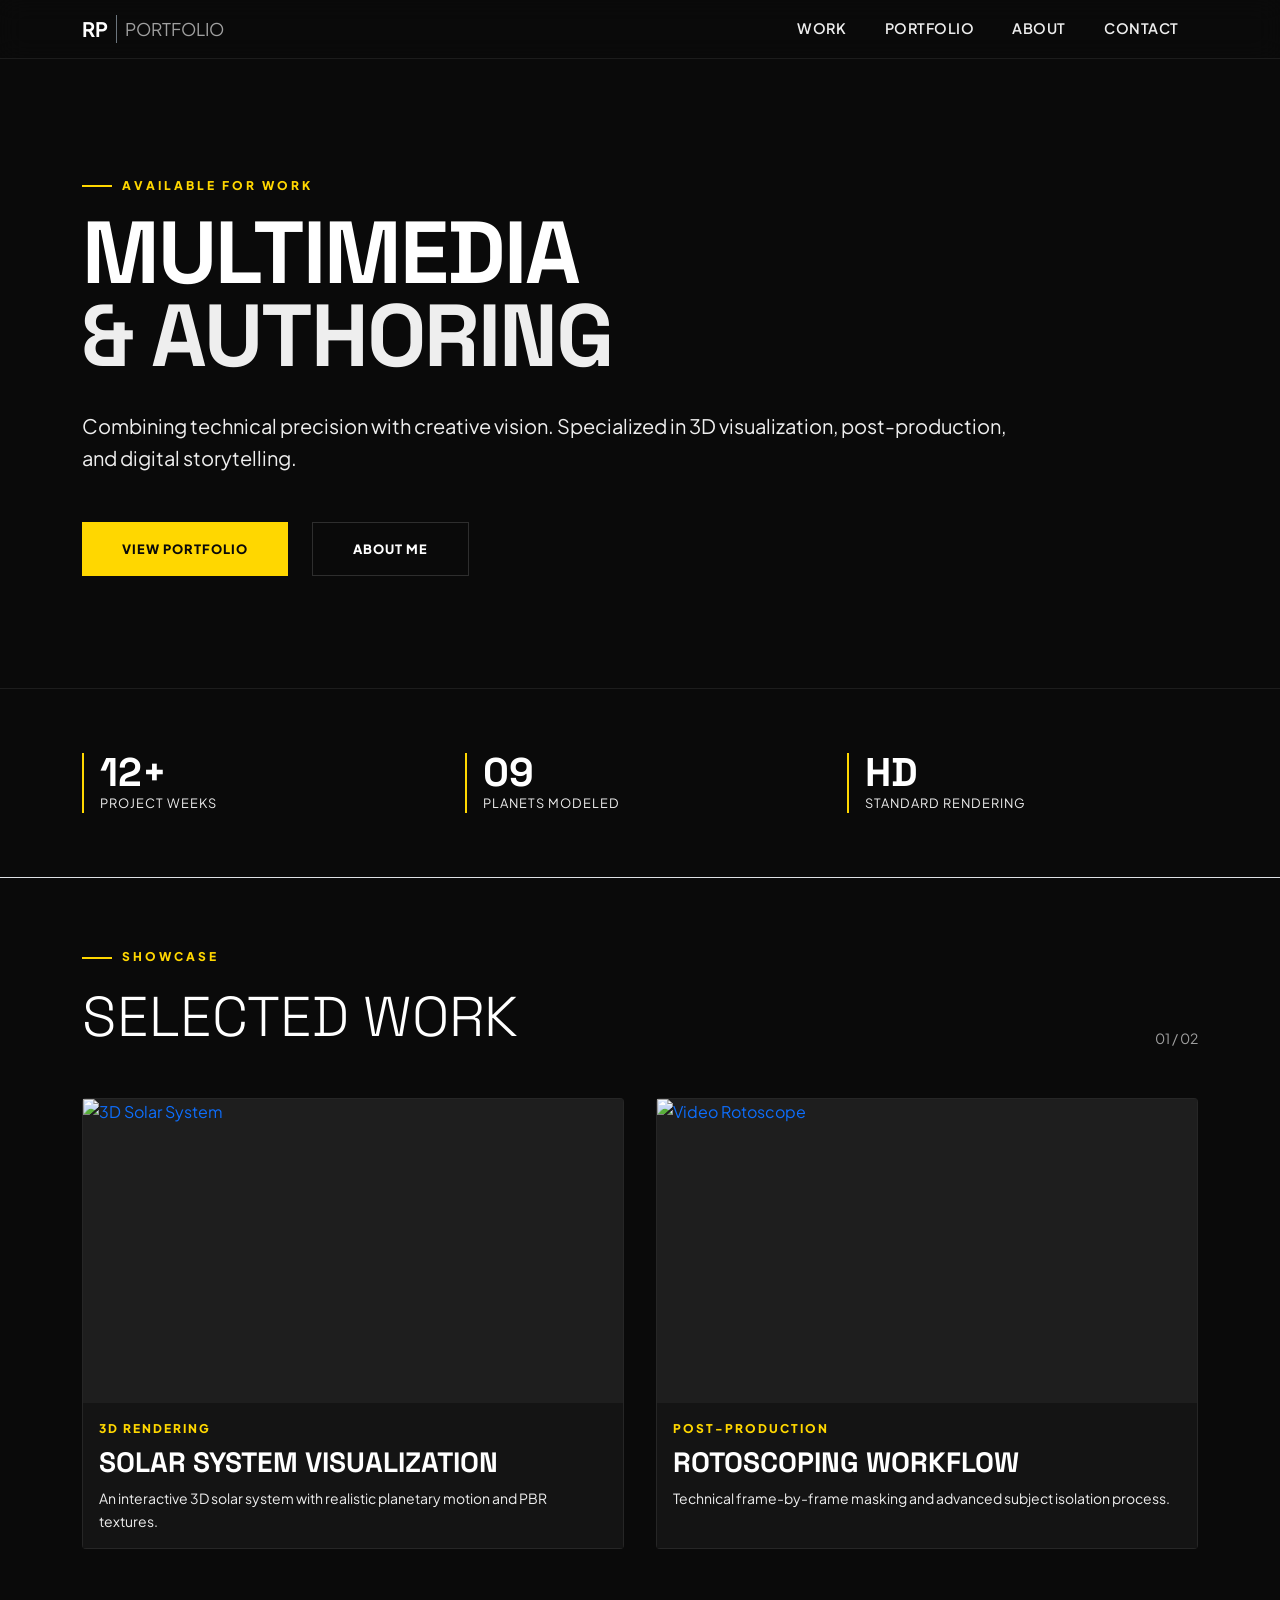
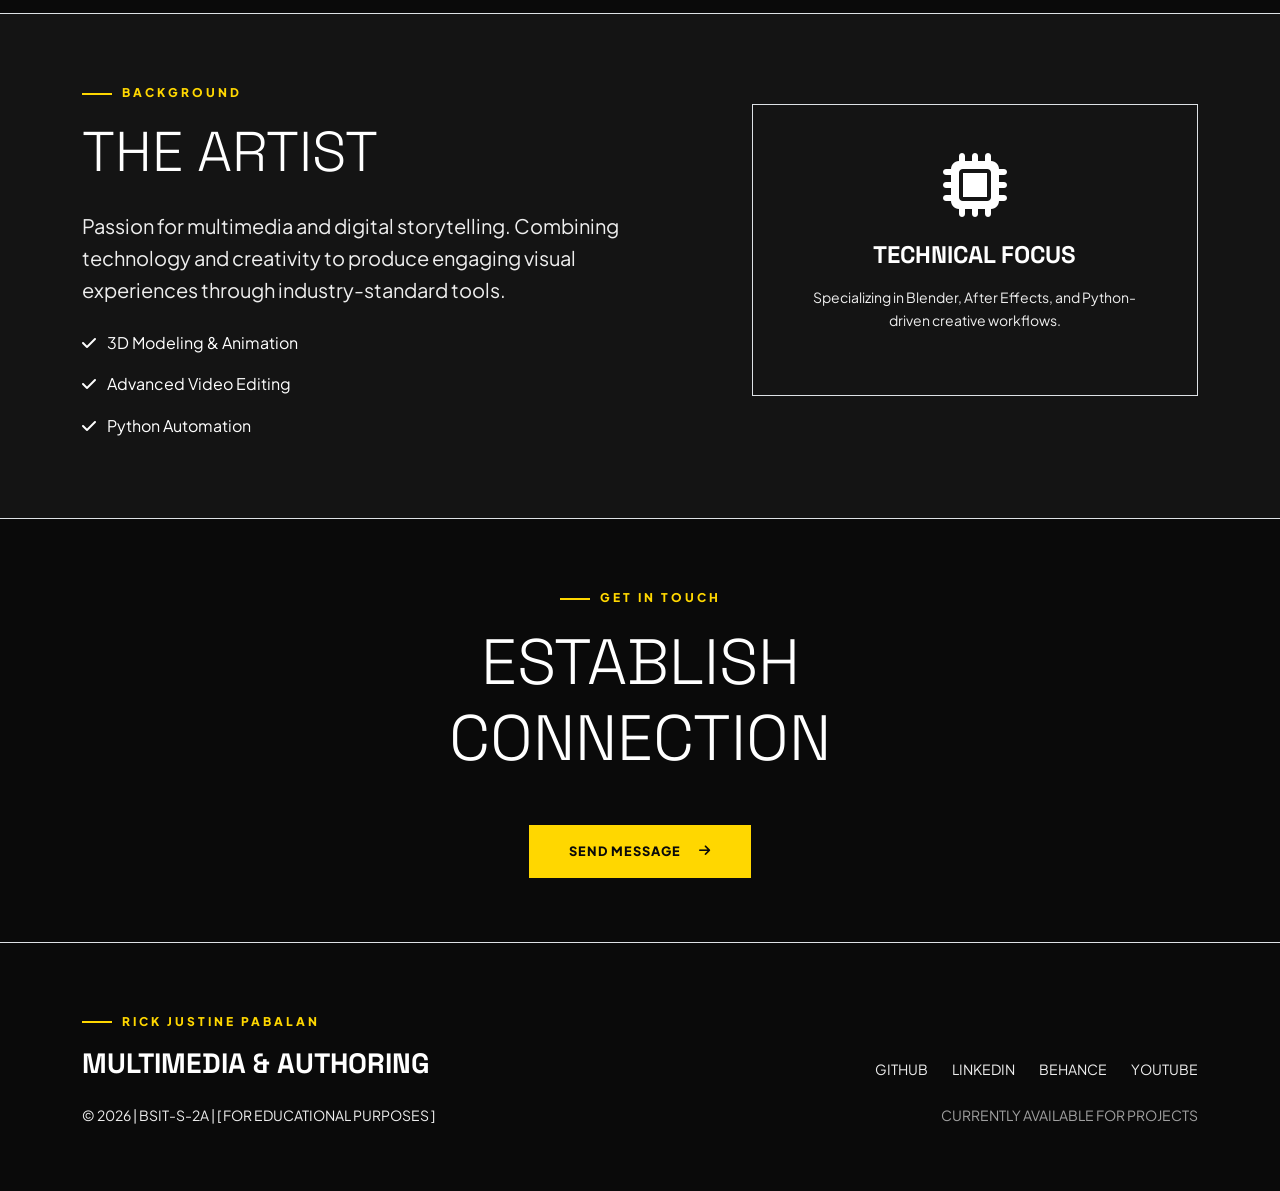
==== index.html @ ab71da2e "animations" ====
<!DOCTYPE html>
<html lang="en">
<head>
    <meta charset="UTF-8">
    <meta name="viewport" content="width=device-width, initial-scale=1.0">
    <title>Multimedia & Authoring - Rotoscope and 3D Rendering Portfolio</title>
    
    <!-- Bootstrap 5 CSS -->
    <link href="https://cdn.jsdelivr.net/npm/bootstrap@5.3.0/dist/css/bootstrap.min.css" rel="stylesheet">
    <!-- Font Awesome -->
    <link rel="stylesheet" href="https://cdnjs.cloudflare.com/ajax/libs/font-awesome/6.4.0/css/all.min.css">
    <!-- Custom CSS -->
    <link rel="stylesheet" href="css/styles.css">
</head>
<body>

    <div id="header-container"></div>
    
    <main>
        <!-- Hero Section -->
        <section id="home" class="hero-pro">
            <div class="container">
                <div class="row">
                    <div class="col-lg-10 reveal-up">
                        <div class="hero-label">Available for Work</div>
                        <h1 class="hero-title text-white">MULTIMEDIA<br><span class="text-dim">& AUTHORING</span></h1>
                        <p class="text-dim fs-5 mb-5 max-width-600">Combining technical precision with creative vision. Specialized in 3D visualization, post-production, and digital storytelling.</p>
                        <div class="d-flex gap-4">
                            <a href="#portfolio" class="btn-pro">View Portfolio</a>
                            <a href="#about" class="btn-outline-pro">About Me</a>
                        </div>
                    </div>
                </div>
            </div>
        </section>
        
        <!-- Stats Section -->
        <section class="section border-bottom border-thin">
            <div class="container">
                <div class="row g-5">
                    <div class="col-md-4 reveal-up" style="animation-delay: 0.1s;">
                        <div class="stat-box">
                            <div class="stat-value text-white">12+</div>
                            <div class="stat-label">Project Weeks</div>
                        </div>
                    </div>
                    <div class="col-md-4 reveal-up" style="animation-delay: 0.2s;">
                        <div class="stat-box">
                            <div class="stat-value text-white">09</div>
                            <div class="stat-label">Planets Modeled</div>
                        </div>
                    </div>
                    <div class="col-md-4 reveal-up" style="animation-delay: 0.3s;">
                        <div class="stat-box">
                            <div class="stat-value text-white">HD</div>
                            <div class="stat-label">Standard Rendering</div>
                        </div>
                    </div>
                </div>
            </div>
        </section>

        <!-- Portfolio Section -->
        <section id="portfolio" class="section">
            <div class="container">
                <div class="d-flex justify-content-between align-items-end mb-5 reveal-up">
                    <div>
                        <div class="hero-label">Showcase</div>
                        <h2 class="text-white display-4 mb-0">SELECTED WORK</h2>
                    </div>
                    <div class="text-muted small">01 / 02</div>
                </div>

                <div class="row g-4">
                    <!-- Project 1 -->
                    <div class="col-lg-6 reveal-up" style="animation-delay: 0.1s;">
                        <a href="./portfolio/solarsystem.html" class="card-pro text-decoration-none">
                            <div class="card-pro-img">
                                <img src="https://images.unsplash.com/photo-1614730321146-b6fa6a46bcb4?w=1200" alt="3D Solar System">
                            </div>
                            <div class="card-pro-body">
                                <div class="card-category">3D RENDERING</div>
                                <h3 class="text-white mb-2">SOLAR SYSTEM VISUALIZATION</h3>
                                <p class="text-dim small mb-0">An interactive 3D solar system with realistic planetary motion and PBR textures.</p>
                            </div>
                        </a>
                    </div>
                    
                    <!-- Project 2 -->
                    <div class="col-lg-6 reveal-up" style="animation-delay: 0.2s;">
                        <a href="./portfolio/rotoscope.html" class="card-pro text-decoration-none">
                            <div class="card-pro-img">
                                <img src="https://images.unsplash.com/photo-1485846234645-a62644f84728?w=1200" alt="Video Rotoscope">
                            </div>
                            <div class="card-pro-body">
                                <div class="card-category">POST-PRODUCTION</div>
                                <h3 class="text-white mb-2">ROTOSCOPING WORKFLOW</h3>
                                <p class="text-dim small mb-0">Technical frame-by-frame masking and advanced subject isolation process.</p>
                            </div>
                        </a>
                    </div>
                </div>
            </div>
        </section>
        
        <!-- About Section -->
        <section id="about" class="section bg-surface border-top border-bottom border-thin">
            <div class="container">
                <div class="row align-items-center">
                    <div class="col-md-6 reveal-left">
                        <div class="hero-label">Background</div>
                        <h2 class="text-white display-4 mb-4">THE ARTIST</h2>
                        <p class="text-dim fs-5 mb-4">Passion for multimedia and digital storytelling. Combining technology and creativity to produce engaging visual experiences through industry-standard tools.</p>
                        <ul class="list-unstyled text-white d-grid gap-3">
                            <li><i class="fas fa-check text-accent me-2"></i> 3D Modeling & Animation</li>
                            <li><i class="fas fa-check text-accent me-2"></i> Advanced Video Editing</li>
                            <li><i class="fas fa-check text-accent me-2"></i> Python Automation</li>
                        </ul>
                    </div>
                    <div class="col-md-5 offset-md-1 mt-5 mt-md-0 reveal-up">
                        <div class="p-5 border border-thin rounded-0 text-center">
                            <i class="fas fa-microchip fa-4x text-accent mb-4"></i>
                            <h4 class="text-white mb-3">TECHNICAL FOCUS</h4>
                            <p class="text-dim small">Specializing in Blender, After Effects, and Python-driven creative workflows.</p>
                        </div>
                    </div>
                </div>
            </div>
        </section>
        
        <!-- Contact Section -->
        <section id="contact" class="section">
            <div class="container text-center reveal-up">
                <div class="hero-label mx-auto">Get in touch</div>
                <h2 class="text-white display-3 mb-5">ESTABLISH<br>CONNECTION</h2>
                <a href="mailto:marcusinigo1205@gmail.com" class="btn-pro btn-lg">
                    SEND MESSAGE <i class="fas fa-arrow-right ms-2"></i>
                </a>
            </div>
        </section>
    </main>
    
    <div id="footer-container"></div>

    <script src="https://cdn.jsdelivr.net/npm/bootstrap@5.3.0/dist/js/bootstrap.bundle.min.js"></script>
    <script>
        document.addEventListener('DOMContentLoaded', function() {
            fetch('components/header.html').then(r => r.text()).then(d => {
                const header = document.getElementById('header-container');
                header.innerHTML = d;
                // Fix relative paths for index.html since it's in the root
                header.querySelectorAll('[data-nav-link]').forEach(link => {
                    const href = link.getAttribute('href');
                    if (href && href.startsWith('../')) {
                        link.setAttribute('href', href.replace('../', ''));
                    }
                });
            });
            fetch('components/footer.html').then(r => r.text()).then(d => {
                document.getElementById('footer-container').innerHTML = d;
            });
        });
    </script>
</body>
</html>
---- css/styles.css ----
@import url('https://fonts.googleapis.com/css2?family=Plus+Jakarta+Sans:wght@300;400;500;600;700;800&family=Space+Grotesk:wght@300;400;500;600;700&display=swap');

:root {
    /* Professional Black & Yellow Palette */
    --brand-yellow: #FFD700;
    --brand-yellow-muted: rgba(255, 215, 0, 0.15);
    --bg-deep: #0a0a0a;
    --bg-surface: #141414;
    --bg-elevated: #1e1e1e;
    
    /* Text Colors */
    --text-main: #ffffff;
    --text-dim: #eeeeee;
    --text-muted: #a0a0a0;
    --text-accent: var(--brand-yellow);
    
    /* Borders & Lines */
    --border-thin: rgba(255, 255, 255, 0.08);
    --border-medium: rgba(255, 255, 255, 0.15);
    
    /* Spacing */
    --spacing-xs: 0.5rem;
    --spacing-sm: 1rem;
    --spacing-md: 2rem;
    --spacing-lg: 4rem;
    --spacing-xl: 8rem;
    
    /* Transitions */
    --transition-fast: 0.2s cubic-bezier(0.4, 0, 0.2, 1);
    --transition-base: 0.4s cubic-bezier(0.4, 0, 0.2, 1);
}

* {
    margin: 0;
    padding: 0;
    box-sizing: border-box;
}

body {
    font-family: 'Plus Jakarta Sans', sans-serif;
    line-height: 1.6;
    color: var(--text-main);
    background-color: var(--bg-deep);
    overflow-x: hidden;
}

h1, h2, h3, h4, h5, .display-font {
    font-family: 'Space Grotesk', sans-serif;
    font-weight: 700;
}

/* Layout Utilities */
.section {
    padding: var(--spacing-lg) 0;
    position: relative;
    z-index: 1;
    background: var(--bg-deep);
}

.container-tight {
    max-width: 900px;
    margin: 0 auto;
    padding: 0 var(--spacing-sm);
}

/* Global Navigation Styles */
.pro-nav {
    background: rgba(10, 10, 10, 0.9);
    backdrop-filter: blur(12px);
    border-bottom: 1px solid var(--border-thin);
    transition: var(--transition-base);
}

.pro-nav .nav-link {
    color: var(--text-dim) !important;
    font-weight: 600;
    font-size: 0.9rem;
    letter-spacing: 0.5px;
    padding: 0.5rem 1.2rem !important;
    transition: var(--transition-fast);
}

.pro-nav .nav-link:hover, 
.pro-nav .nav-link.active {
    color: var(--brand-yellow) !important;
}

/* Hero Components */
.hero-pro {
    min-height: 70vh;
    display: flex;
    align-items: center;
    border-bottom: 1px solid var(--border-thin);
    position: relative;
    z-index: 1;
}

.hero-label {
    display: inline-block;
    color: var(--brand-yellow);
    font-weight: 800;
    font-size: 0.75rem;
    letter-spacing: 3px;
    text-transform: uppercase;
    margin-bottom: var(--spacing-sm);
    padding-left: 40px;
    position: relative;
}

.hero-label::before {
    content: '';
    position: absolute;
    left: 0;
    top: 50%;
    width: 30px;
    height: 2px;
    background: var(--brand-yellow);
}

.hero-title {
    font-size: clamp(3rem, 10vw, 5.5rem);
    line-height: 0.95;
    letter-spacing: -2px;
    margin-bottom: var(--spacing-md);
}

/* UI Elements */
.card-pro {
    background: var(--bg-surface);
    border: 1px solid var(--border-thin);
    border-radius: 4px;
    transition: var(--transition-base);
    height: 100%;
    position: relative;
    display: flex;
    flex-direction: column;
}

.age-input, 
input.form-control {
    color: #ffffff !important;
    background: #141414 !important;
    border: 1px solid var(--border-thin) !important;
}

.age-input::placeholder,
input.form-control::placeholder {
    color: #666666 !important;
}

/* Fix for video overlap and container leaks */
.row.g-0 {
    overflow: hidden;
}

.card-pro-img {
    position: relative;
    width: 100%;
    aspect-ratio: 16/9;
    overflow: hidden;
    background: var(--bg-elevated);
    flex-shrink: 0;
}

.card-pro-img video,
.card-pro-img img {
    width: 100%;
    height: 100%;
    object-fit: cover;
    display: block;
    transition: var(--transition-base);
}

.card-pro-body {
    padding: var(--spacing-sm);
    flex-grow: 1;
    display: flex;
    flex-direction: column;
    background: var(--bg-surface);
}

/* Fix for overlapping text in grid */
.row {
    --bs-gutter-x: 2rem;
    --bs-gutter-y: 2rem;
}

.bg-surface {
    background-color: var(--bg-surface) !important;
}

.card-category {
    font-size: 0.75rem;
    font-weight: 800;
    letter-spacing: 2px;
    color: var(--brand-yellow);
    margin-bottom: 0.5rem;
    display: block;
}

.text-dim {
    color: #eeeeee !important;
}

.text-muted {
    color: #a0a0a0 !important;
}

/* Age Results Colors */
.planet-name-calc {
    color: var(--brand-yellow) !important;
    font-weight: 800;
    font-family: 'Space Grotesk', sans-serif;
}

.age-value-calc {
    color: #ffffff !important;
    font-weight: 700;
}

/* Professional Buttons */
.btn-pro {
    background: var(--brand-yellow);
    color: var(--bg-deep);
    border: none;
    padding: 1rem 2.5rem;
    font-weight: 800;
    text-transform: uppercase;
    font-size: 0.8rem;
    letter-spacing: 1px;
    border-radius: 0;
    transition: var(--transition-fast);
    display: inline-flex;
    align-items: center;
    gap: 10px;
    text-decoration: none;
}

.btn-pro:hover {
    background: #ffffff;
    color: var(--bg-deep);
    transform: translateX(5px);
}

.btn-outline-pro {
    background: transparent;
    color: #ffffff;
    border: 1px solid var(--border-medium);
    padding: 1rem 2.5rem;
    font-weight: 800;
    text-transform: uppercase;
    font-size: 0.8rem;
    letter-spacing: 1px;
    border-radius: 0;
    transition: var(--transition-fast);
    display: inline-flex;
    align-items: center;
    gap: 10px;
    text-decoration: none;
}

.btn-outline-pro:hover {
    border-color: var(--brand-yellow);
    color: var(--brand-yellow);
}

/* Feature Sections */
.stat-box {
    border-left: 2px solid var(--brand-yellow);
    padding-left: var(--spacing-sm);
}

.stat-value {
    font-family: 'Space Grotesk', sans-serif;
    font-size: 2.5rem;
    font-weight: 700;
    line-height: 1;
}

.stat-label {
    color: var(--text-dim);
    font-size: 0.8rem;
    text-transform: uppercase;
    letter-spacing: 1px;
}

/* Scrollbar */
::-webkit-scrollbar {
    width: 6px;
}

::-webkit-scrollbar-track {
    background: var(--bg-deep);
}

::-webkit-scrollbar-thumb {
    background: var(--bg-elevated);
}

::-webkit-scrollbar-thumb:hover {
    background: var(--brand-yellow);
}

/* Data Display */
.data-row {
    display: flex;
    justify-content: space-between;
    padding: 1rem 0;
    border-bottom: 1px solid var(--border-thin);
}

.data-label {
    color: var(--text-muted);
    font-size: 0.85rem;
    text-transform: uppercase;
}

.data-value {
    font-weight: 600;
}

.script-viewer {
    background: #000;
    border: 1px solid var(--border-thin);
    color: var(--brand-yellow);
    padding: 1.5rem;
    font-family: 'monospace';
    font-size: 0.85rem;
    border-radius: 4px;
}

/* Animations & Micro-interactions */
@keyframes fadeInUp {
    from {
        opacity: 0;
        transform: translateY(30px);
    }
    to {
        opacity: 1;
        transform: translateY(0);
    }
}

@keyframes fadeInLeft {
    from {
        opacity: 0;
        transform: translateX(-30px);
    }
    to {
        opacity: 1;
        transform: translateX(0);
    }
}

@keyframes borderGlow {
    0%, 100% { border-color: var(--border-thin); }
    50% { border-color: var(--brand-yellow); }
}

.reveal-up { animation: fadeInUp 0.8s cubic-bezier(0.4, 0, 0.2, 1) both; }
.reveal-left { animation: fadeInLeft 0.8s cubic-bezier(0.4, 0, 0.2, 1) both; }

/* Enhanced Hover Effects */
.card-pro {
    transition: transform 0.4s cubic-bezier(0.34, 1.56, 0.64, 1), border-color 0.3s ease, box-shadow 0.3s ease;
}

.card-pro:hover {
    transform: translateY(-12px) scale(1.02);
    border-color: var(--brand-yellow);
    box-shadow: 0 20px 40px rgba(0, 0, 0, 0.4), 0 0 20px rgba(255, 215, 0, 0.1);
    z-index: 10;
}

.btn-pro {
    position: relative;
    overflow: hidden;
    z-index: 1;
}

.btn-pro::after {
    content: '';
    position: absolute;
    bottom: 0;
    left: 0;
    width: 100%;
    height: 100%;
    background: #ffffff;
    transform: scaleX(0);
    transform-origin: right;
    transition: transform 0.4s cubic-bezier(0.4, 0, 0.2, 1);
    z-index: -1;
}

.btn-pro:hover::after {
    transform: scaleX(1);
    transform-origin: left;
}

.stat-box {
    transition: transform 0.3s ease;
}

.stat-box:hover {
    transform: translateX(10px);
}

.stat-box:hover .stat-value {
    color: var(--brand-yellow);
    transition: color 0.3s ease;
}

.nav-link {
    position: relative;
}

.nav-link::after {
    content: '';
    position: absolute;
    bottom: 0;
    left: 1.2rem;
    right: 1.2rem;
    height: 1px;
    background: var(--brand-yellow);
    transform: scaleX(0);
    transition: transform 0.3s ease;
}

.nav-link:hover::after {
    transform: scaleX(1);
}

/* Smooth Scrolling */
html {
    scroll-behavior: smooth;
}

/* Responsive Fixes */
@media (max-width: 768px) {
    .hero-title {
        font-size: 3.5rem;
    }
    
    .section {
        padding: var(--spacing-md) 0;
    }
}
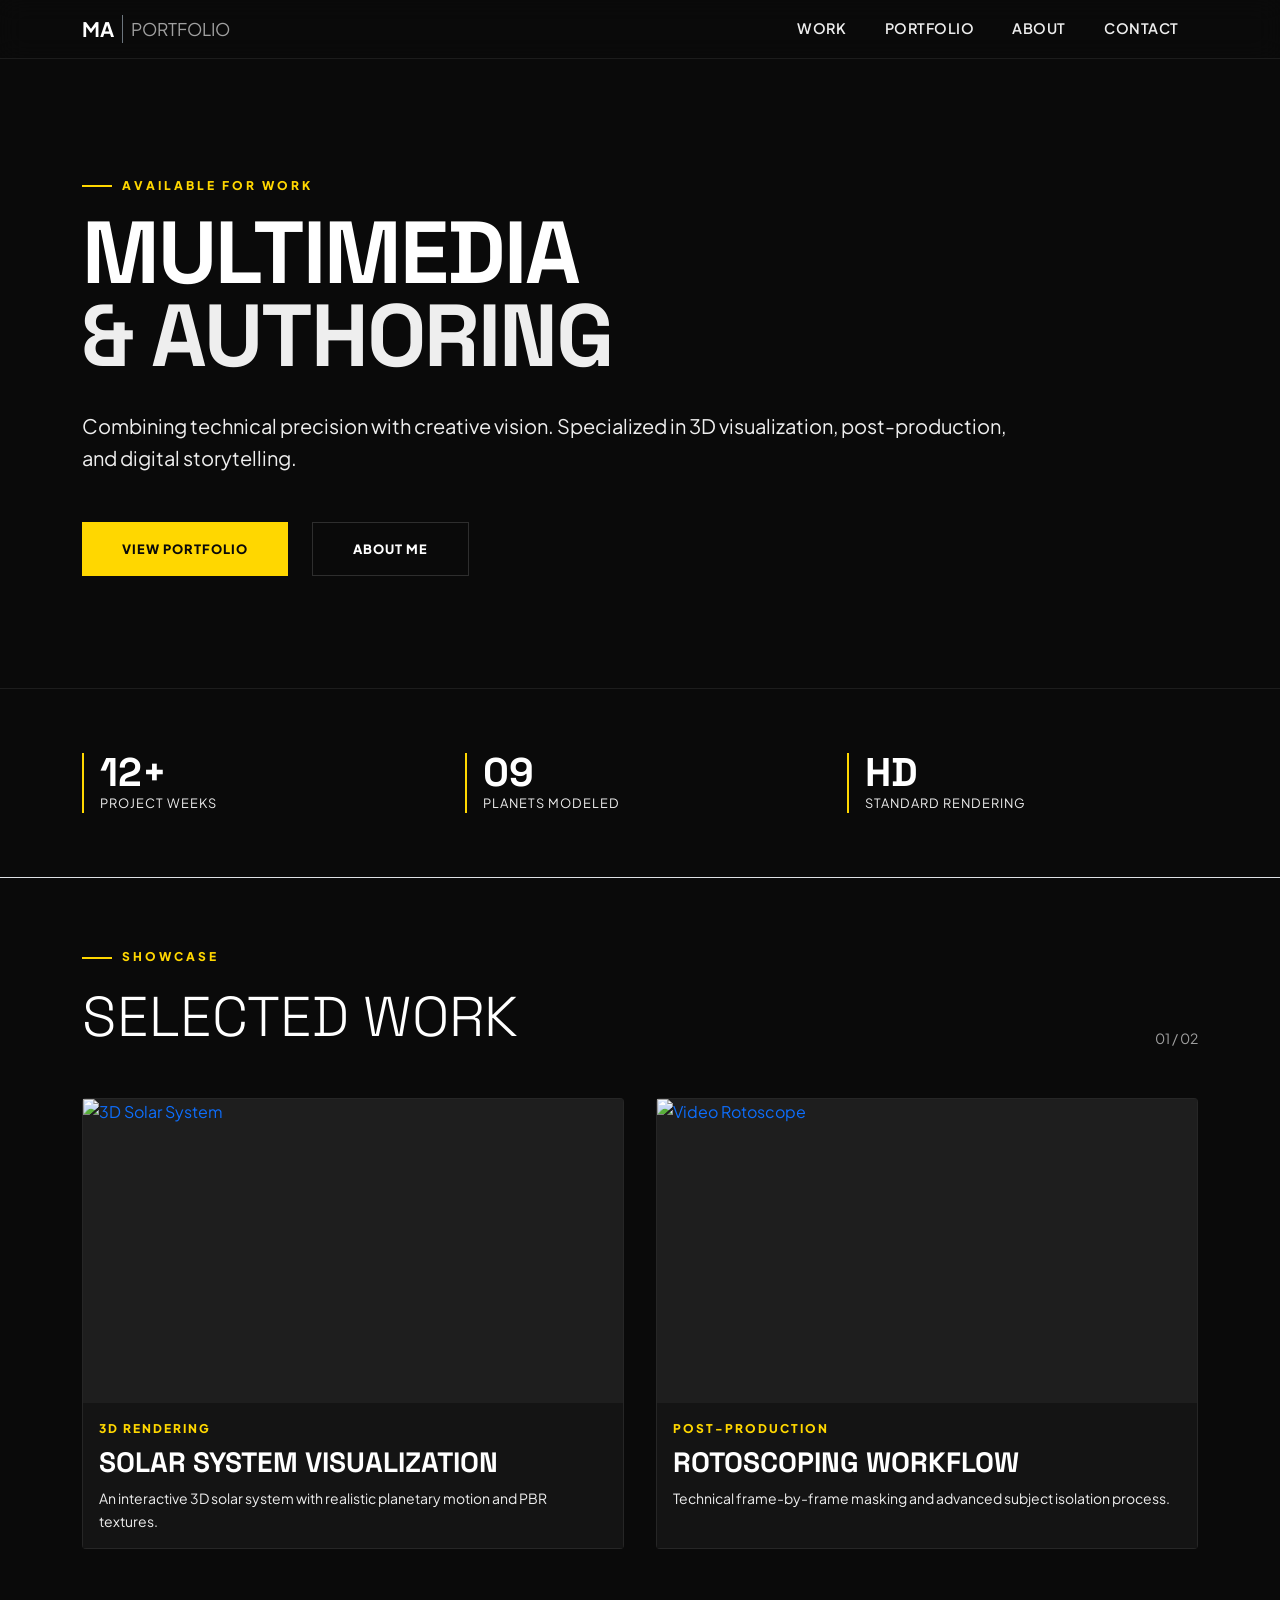
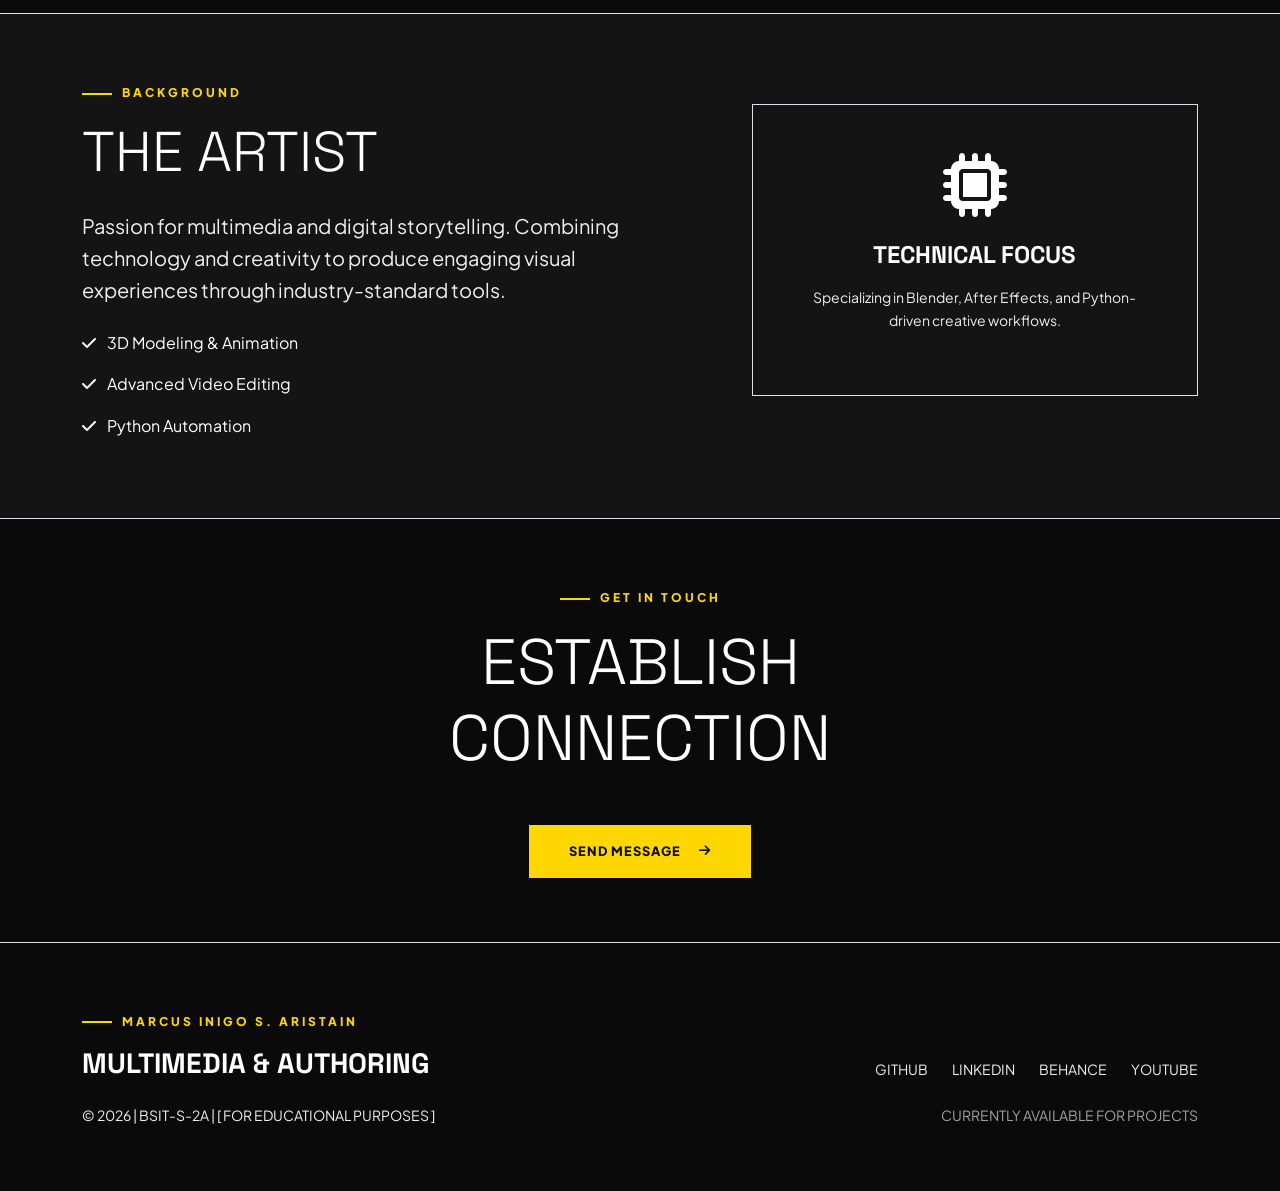
==== commit b5597e9d: "a" ====
--- a/index.html
+++ b/index.html
@@ -3,7 +3,7 @@
 <head>
     <meta charset="UTF-8">
     <meta name="viewport" content="width=device-width, initial-scale=1.0">
-    <title>Multimedia & Authoring - Rotoscope and 3D Rendering Portfolio</title>
+    <title>Marcus Inigo S. Aristain - Multimedia & Authoring Portfolio</title>
     
     <!-- Bootstrap 5 CSS -->
     <link href="https://cdn.jsdelivr.net/npm/bootstrap@5.3.0/dist/css/bootstrap.min.css" rel="stylesheet">
--- a/css/styles.css
+++ b/css/styles.css
@@ -435,6 +435,74 @@
     scroll-behavior: smooth;
 }
 
+/* Modal / Dialog Box Styles */
+.script-modal {
+    position: fixed;
+    top: 0;
+    left: 0;
+    width: 100%;
+    height: 100%;
+    background: rgba(0, 0, 0, 0.7); /* Slightly darker for readability without blur */
+    z-index: 2000;
+    display: none;
+    align-items: center;
+    justify-content: center;
+    padding: 20px;
+}
+
+.script-modal.active {
+    display: flex;
+}
+
+.modal-content-pro {
+    background: rgba(20, 20, 20, 0.9); /* High transparency without heavy blur */
+    border: 1px solid var(--brand-yellow);
+    width: 100%;
+    max-width: 800px;
+    max-height: 80vh;
+    display: flex;
+    flex-direction: column;
+    position: relative;
+    box-shadow: 0 0 50px rgba(0, 0, 0, 0.5);
+}
+
+.modal-header-pro {
+    padding: 1.5rem;
+    border-bottom: 1px solid rgba(255, 255, 255, 0.1);
+    display: flex;
+    justify-content: space-between;
+    align-items: center;
+    background: rgba(255, 215, 0, 0.05);
+}
+
+.modal-body-pro {
+    padding: 1.5rem;
+    overflow-y: auto;
+}
+
+.modal-close-btn {
+    background: transparent;
+    border: none;
+    color: #ffffff;
+    font-size: 1.5rem;
+    cursor: pointer;
+}
+
+.modal-close-btn:hover {
+    color: var(--brand-yellow);
+}
+
+.script-viewer-modal {
+    background: rgba(0, 0, 0, 0.5);
+    color: var(--brand-yellow);
+    padding: 1.5rem;
+    font-family: 'monospace';
+    font-size: 0.9rem;
+    line-height: 1.5;
+    white-space: pre-wrap;
+    border-left: 3px solid var(--brand-yellow);
+}
+
 /* Responsive Fixes */
 @media (max-width: 768px) {
     .hero-title {
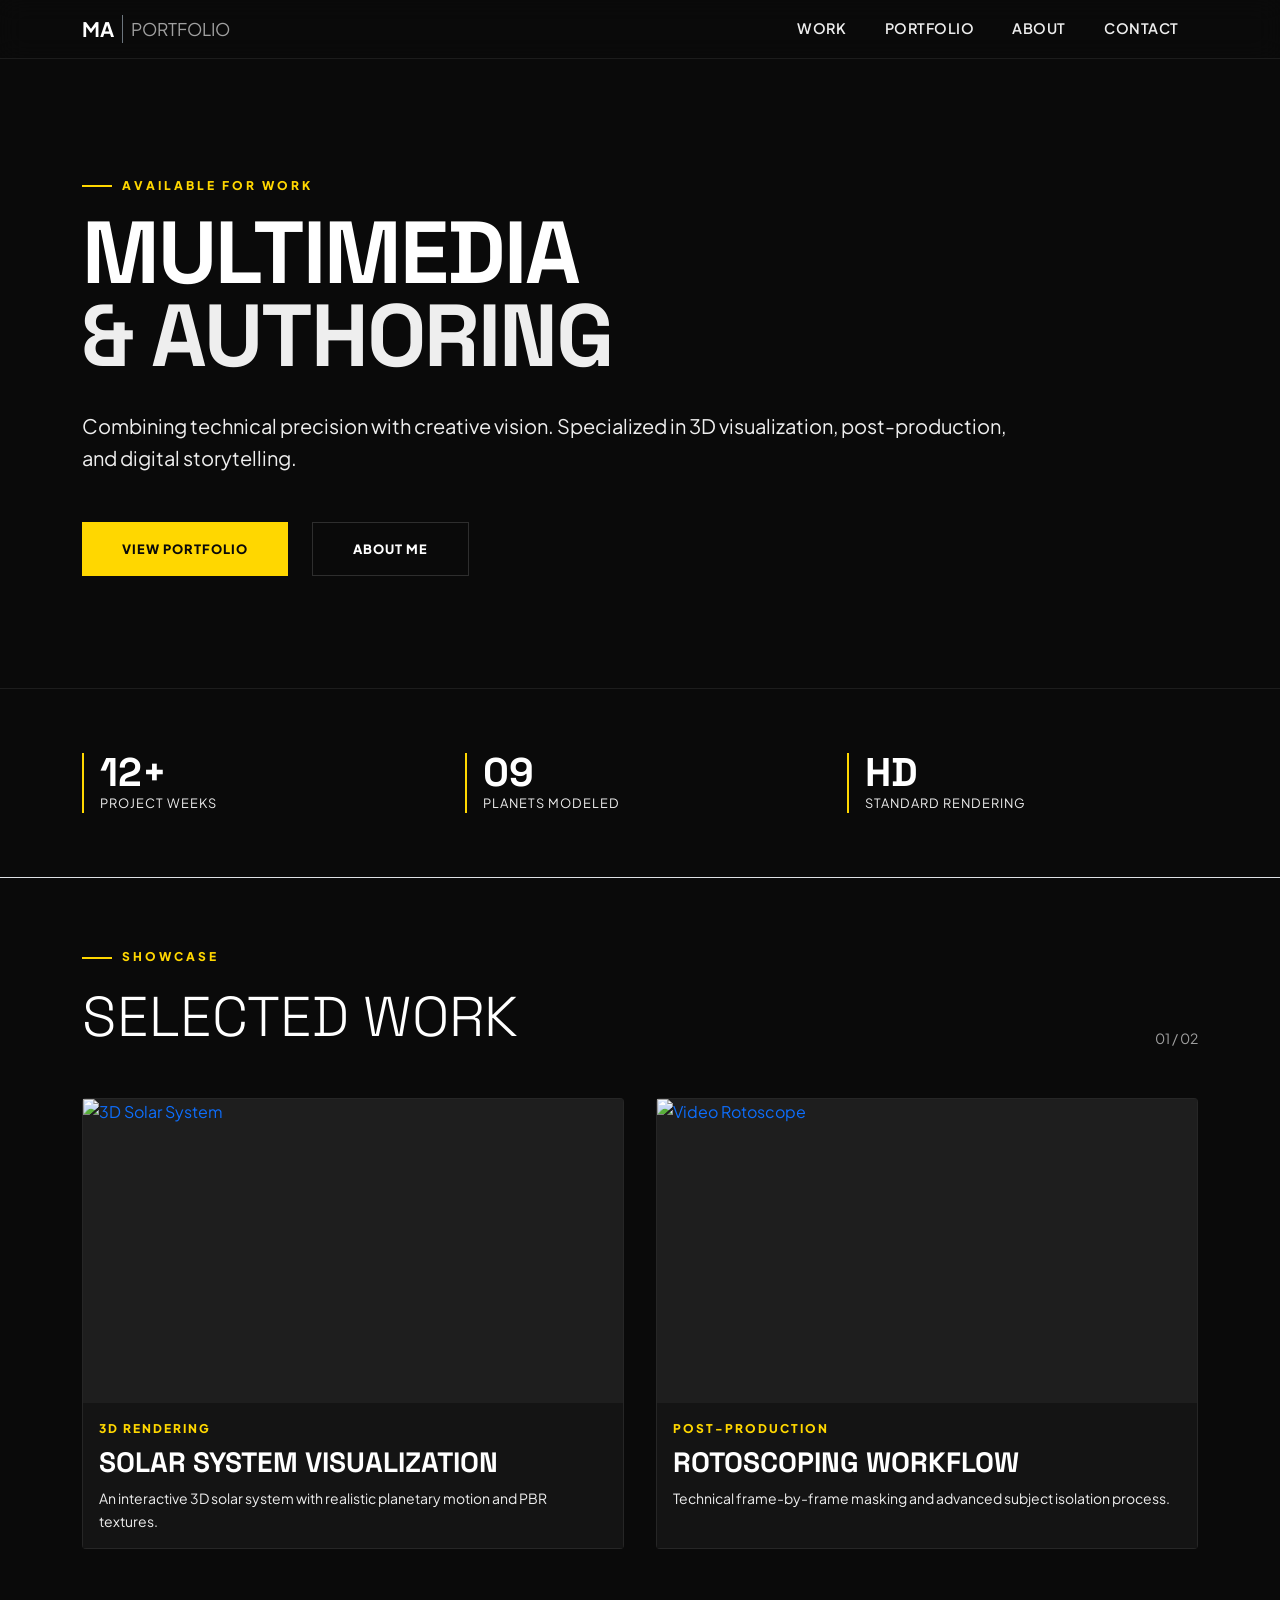
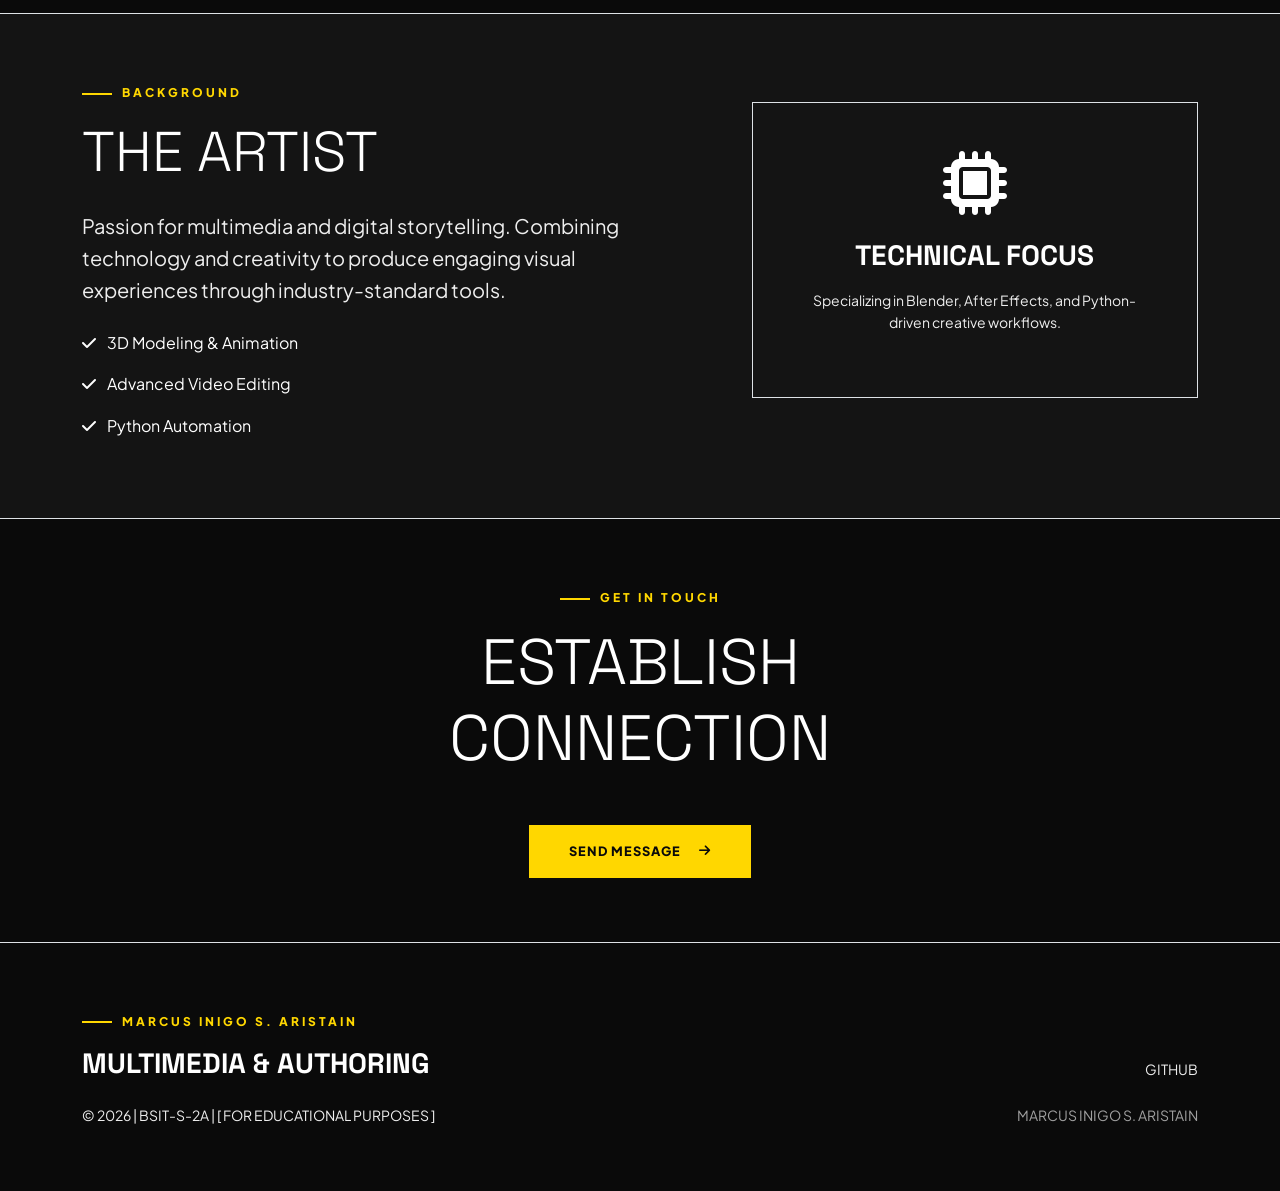
==== commit 6ad49101: "validators" ====
--- a/index.html
+++ b/index.html
@@ -35,7 +35,7 @@
         </section>
         
         <!-- Stats Section -->
-        <section class="section border-bottom border-thin">
+        <div class="section border-bottom border-thin">
             <div class="container">
                 <div class="row g-5">
                     <div class="col-md-4 reveal-up" style="animation-delay: 0.1s;">
@@ -58,7 +58,7 @@
                     </div>
                 </div>
             </div>
-        </section>
+        </div>
 
         <!-- Portfolio Section -->
         <section id="portfolio" class="section">
@@ -120,7 +120,7 @@
                     <div class="col-md-5 offset-md-1 mt-5 mt-md-0 reveal-up">
                         <div class="p-5 border border-thin rounded-0 text-center">
                             <i class="fas fa-microchip fa-4x text-accent mb-4"></i>
-                            <h4 class="text-white mb-3">TECHNICAL FOCUS</h4>
+                            <h3 class="text-white mb-3">TECHNICAL FOCUS</h3>
                             <p class="text-dim small">Specializing in Blender, After Effects, and Python-driven creative workflows.</p>
                         </div>
                     </div>
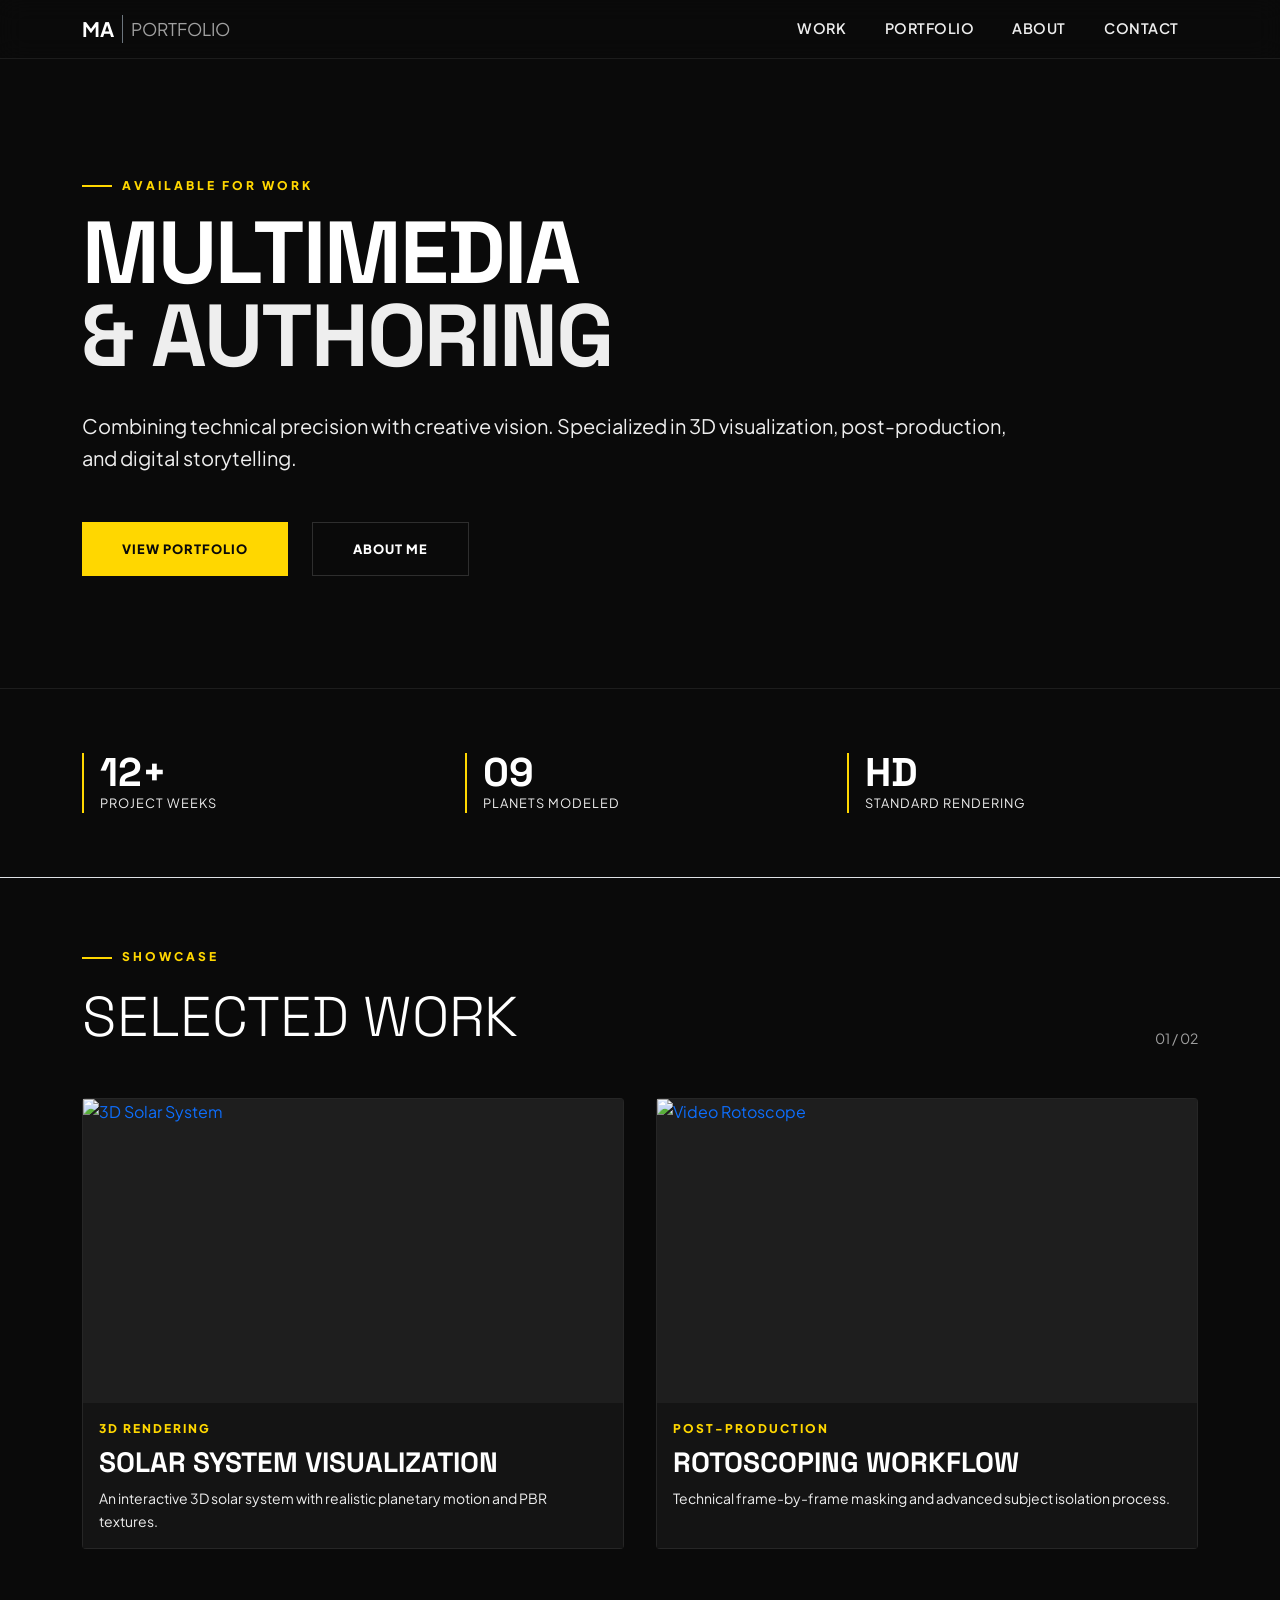
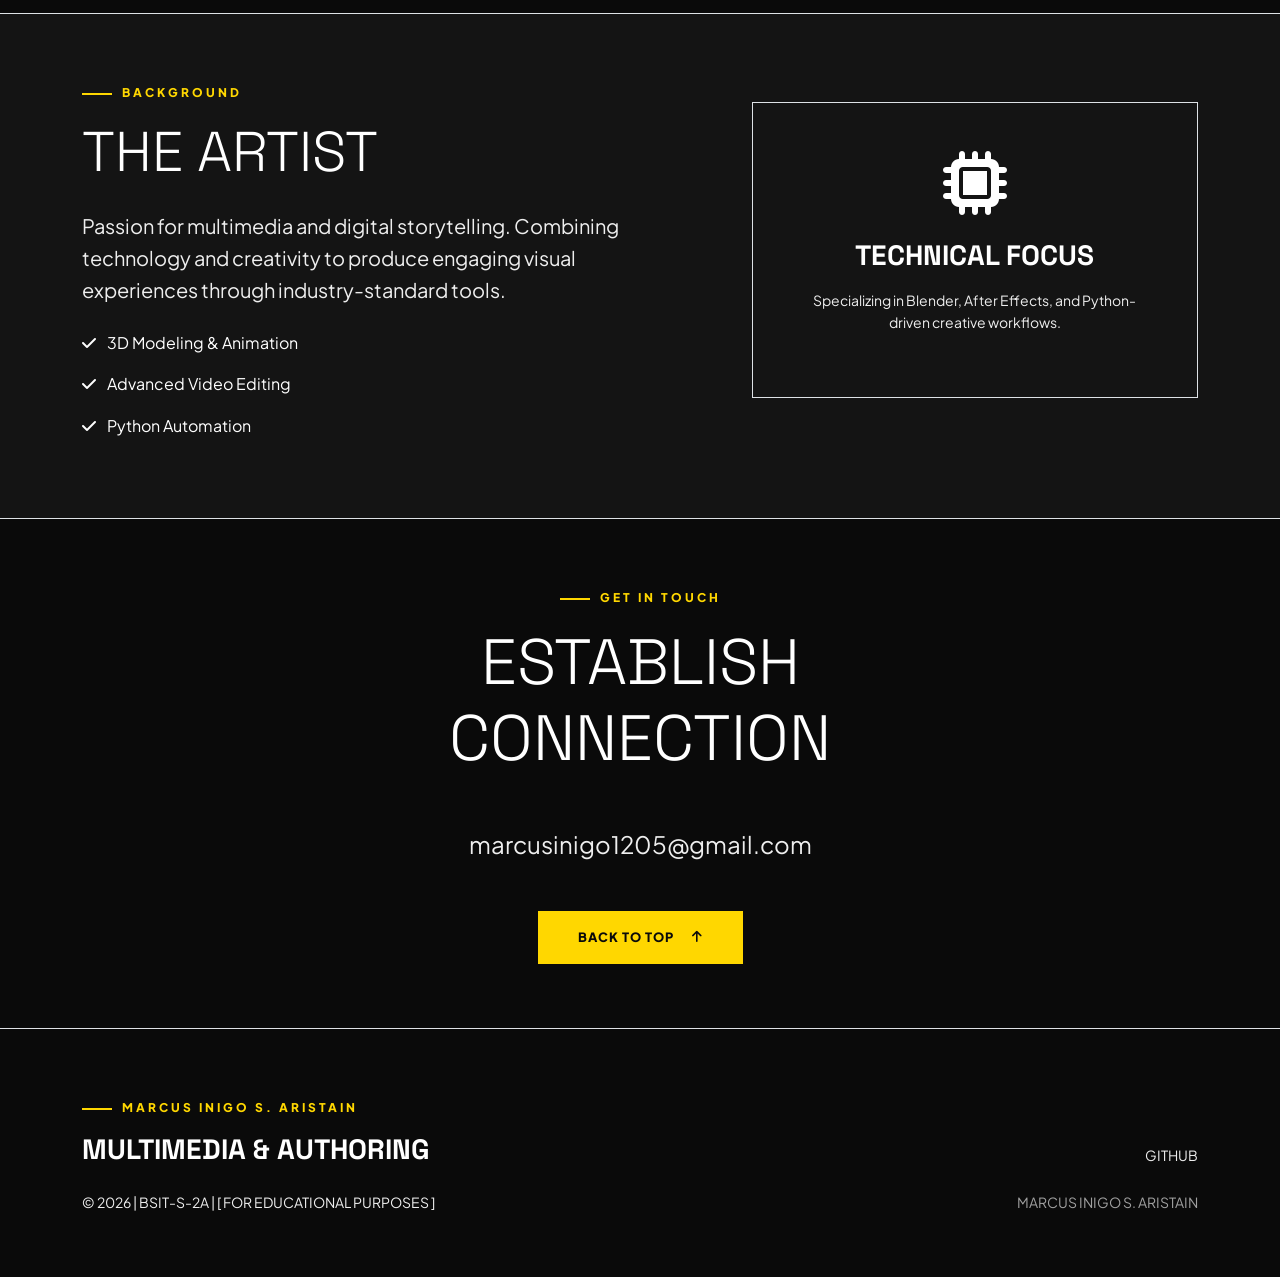
==== commit 5503f101: "please" ====
--- a/index.html
+++ b/index.html
@@ -133,8 +133,9 @@
             <div class="container text-center reveal-up">
                 <div class="hero-label mx-auto">Get in touch</div>
                 <h2 class="text-white display-3 mb-5">ESTABLISH<br>CONNECTION</h2>
-                <a href="mailto:marcusinigo1205@gmail.com" class="btn-pro btn-lg">
-                    SEND MESSAGE <i class="fas fa-arrow-right ms-2"></i>
+                <div class="text-dim fs-4 mb-5">marcusinigo1205@gmail.com</div>
+                <a href="#home" class="btn-pro btn-lg">
+                    BACK TO TOP <i class="fas fa-arrow-up ms-2"></i>
                 </a>
             </div>
         </section>
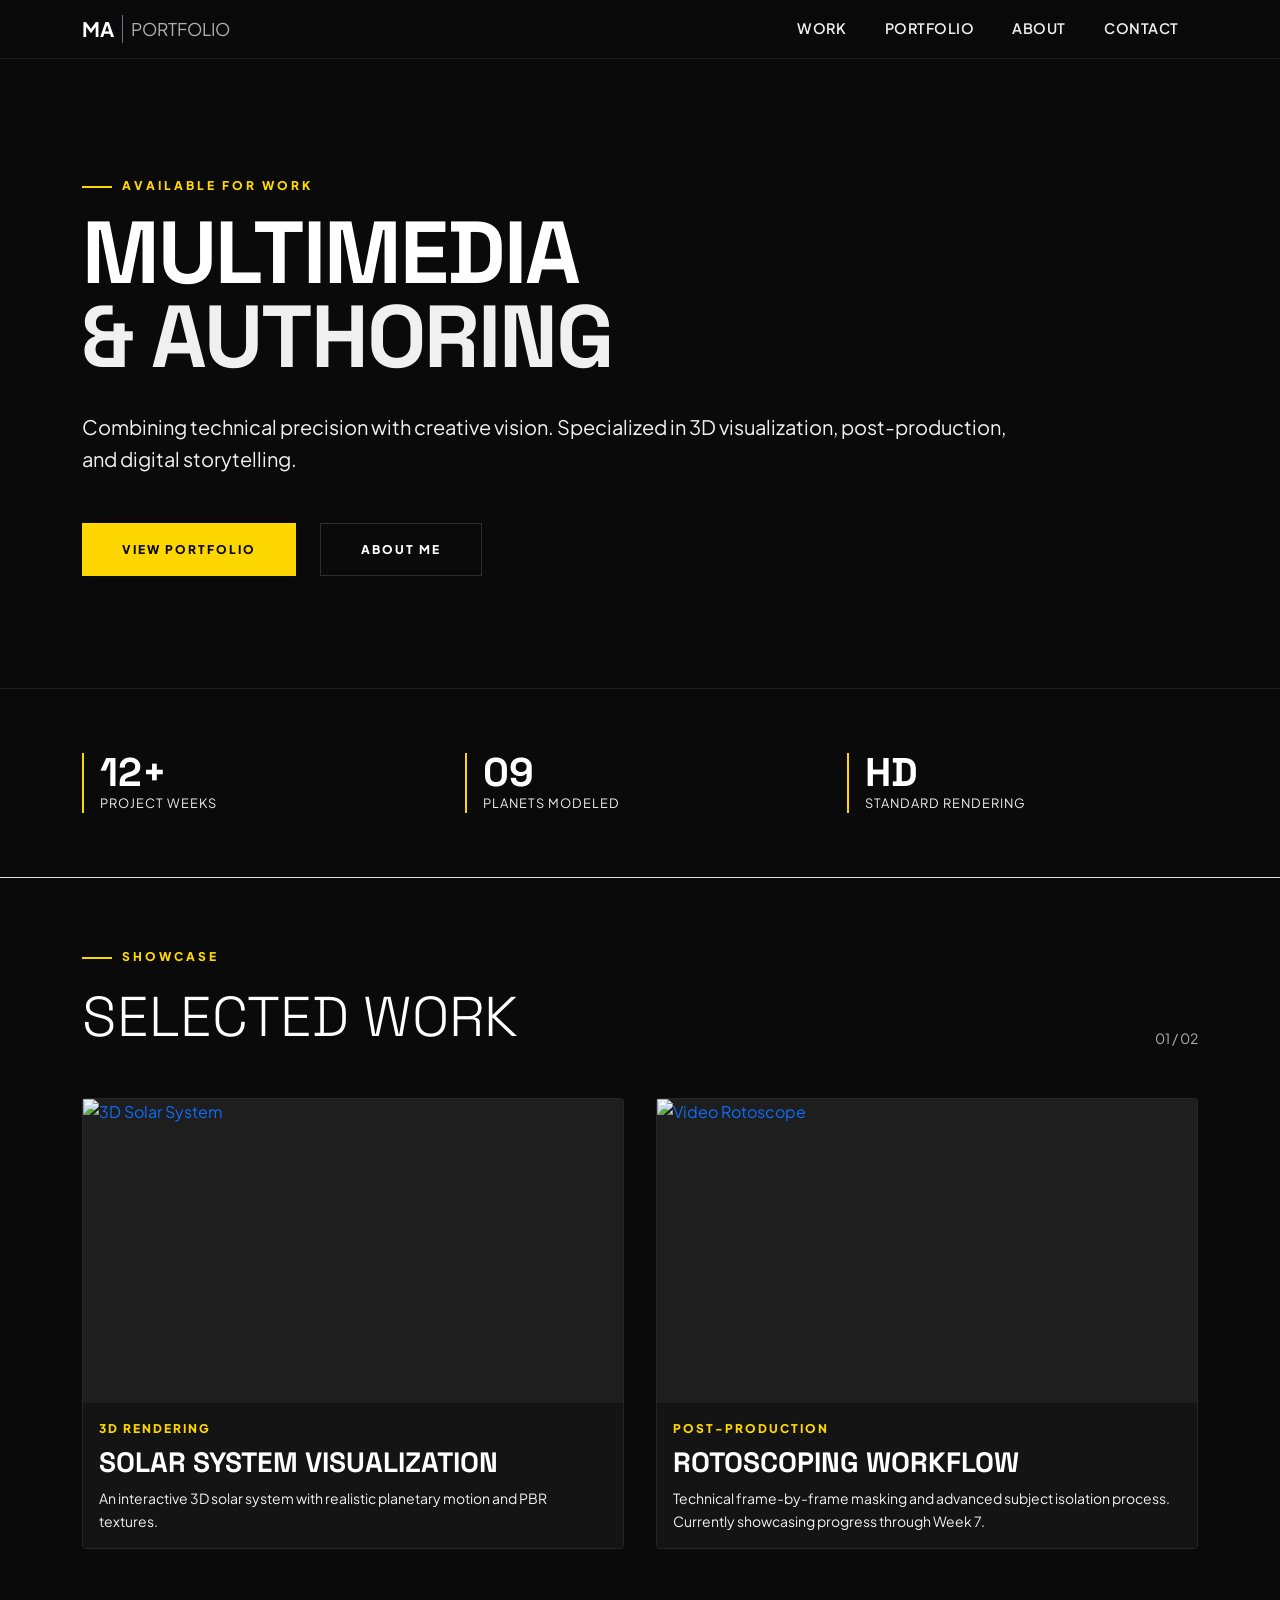
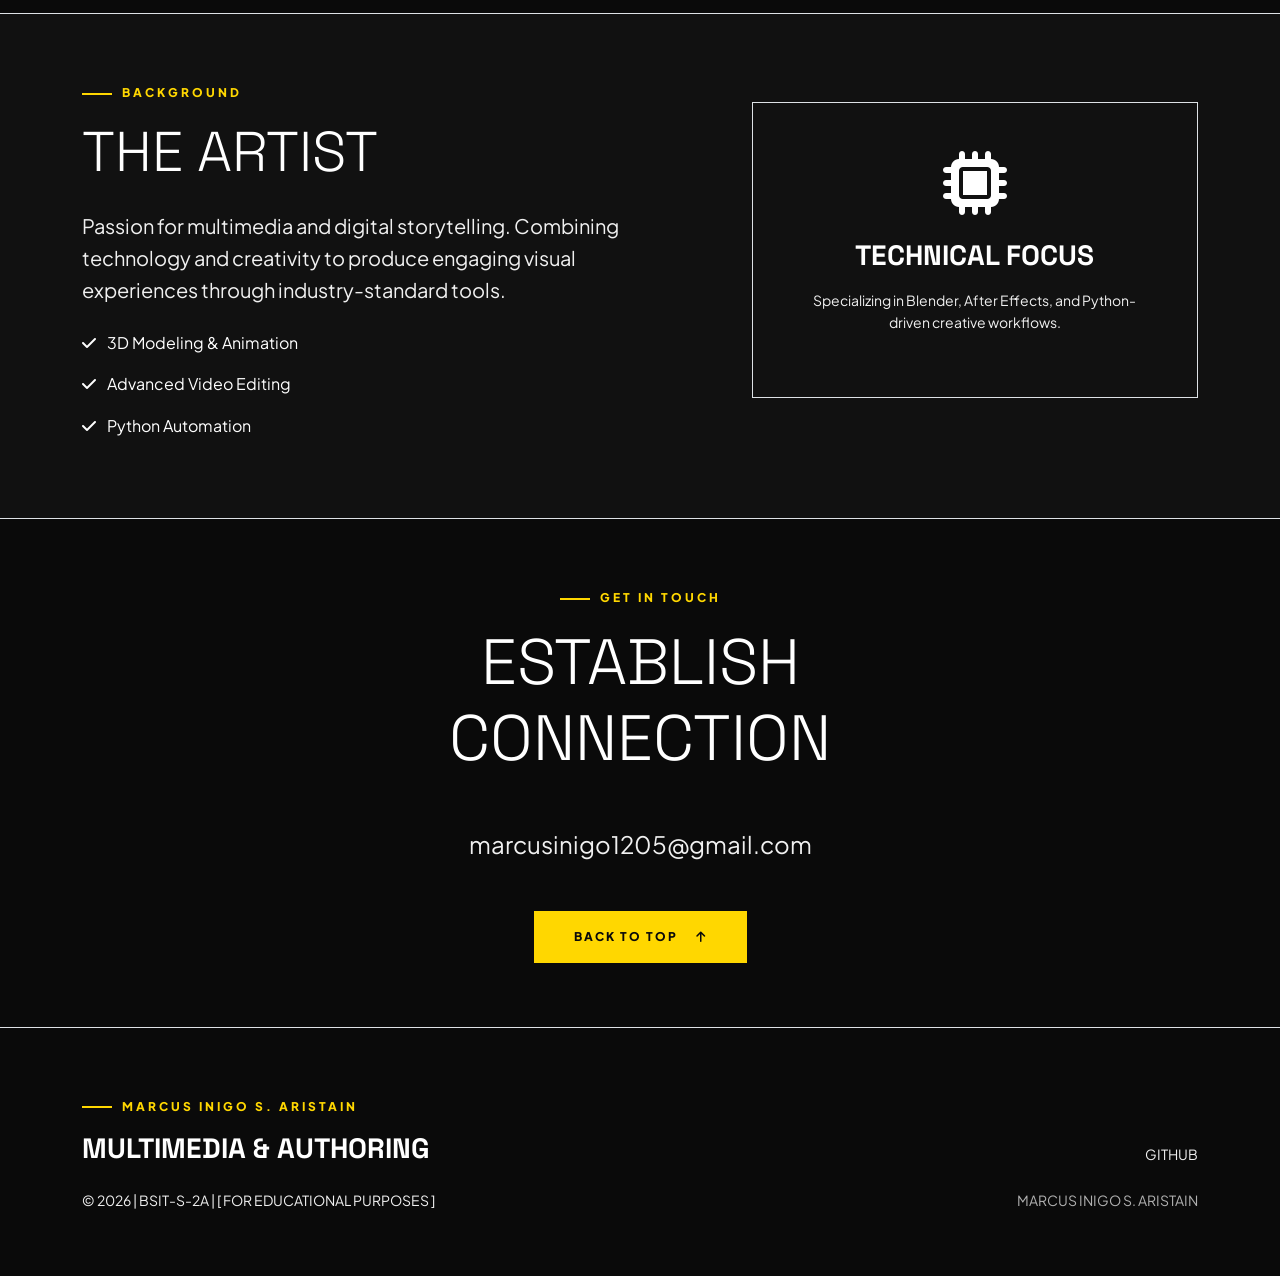
==== commit 0d72d7a8: "aa" ====
--- a/index.html
+++ b/index.html
@@ -95,7 +95,7 @@
                             <div class="card-pro-body">
                                 <div class="card-category">POST-PRODUCTION</div>
                                 <h3 class="text-white mb-2">ROTOSCOPING WORKFLOW</h3>
-                                <p class="text-dim small mb-0">Technical frame-by-frame masking and advanced subject isolation process.</p>
+                                <p class="text-dim small mb-0">Technical frame-by-frame masking and advanced subject isolation process. Currently showcasing progress through Week 7.</p>
                             </div>
                         </a>
                     </div>
@@ -145,6 +145,7 @@
 
     <script src="https://cdn.jsdelivr.net/npm/bootstrap@5.3.0/dist/js/bootstrap.bundle.min.js"></script>
     <script>
+        /* jshint esversion: 6 */
         document.addEventListener('DOMContentLoaded', function() {
             fetch('components/header.html').then(r => r.text()).then(d => {
                 const header = document.getElementById('header-container');
--- a/css/styles.css
+++ b/css/styles.css
@@ -206,19 +206,7 @@
     color: #a0a0a0 !important;
 }
 
-/* Age Results Colors */
-.planet-name-calc {
-    color: var(--brand-yellow) !important;
-    font-weight: 800;
-    font-family: 'Space Grotesk', sans-serif;
-}
-
-.age-value-calc {
-    color: #ffffff !important;
-    font-weight: 700;
-}
-
-/* Professional Buttons */
+/* Global Components & UI */
 .btn-pro {
     background: var(--brand-yellow);
     color: var(--bg-deep);
@@ -226,153 +214,14 @@
     padding: 1rem 2.5rem;
     font-weight: 800;
     text-transform: uppercase;
-    font-size: 0.8rem;
-    letter-spacing: 1px;
+    font-size: 0.75rem;
+    letter-spacing: 2px;
     border-radius: 0;
     transition: var(--transition-fast);
     display: inline-flex;
     align-items: center;
     gap: 10px;
     text-decoration: none;
-}
-
-.btn-pro:hover {
-    background: #ffffff;
-    color: var(--bg-deep);
-    transform: translateX(5px);
-}
-
-.btn-outline-pro {
-    background: transparent;
-    color: #ffffff;
-    border: 1px solid var(--border-medium);
-    padding: 1rem 2.5rem;
-    font-weight: 800;
-    text-transform: uppercase;
-    font-size: 0.8rem;
-    letter-spacing: 1px;
-    border-radius: 0;
-    transition: var(--transition-fast);
-    display: inline-flex;
-    align-items: center;
-    gap: 10px;
-    text-decoration: none;
-}
-
-.btn-outline-pro:hover {
-    border-color: var(--brand-yellow);
-    color: var(--brand-yellow);
-}
-
-/* Feature Sections */
-.stat-box {
-    border-left: 2px solid var(--brand-yellow);
-    padding-left: var(--spacing-sm);
-}
-
-.stat-value {
-    font-family: 'Space Grotesk', sans-serif;
-    font-size: 2.5rem;
-    font-weight: 700;
-    line-height: 1;
-}
-
-.stat-label {
-    color: var(--text-dim);
-    font-size: 0.8rem;
-    text-transform: uppercase;
-    letter-spacing: 1px;
-}
-
-/* Scrollbar */
-::-webkit-scrollbar {
-    width: 6px;
-}
-
-::-webkit-scrollbar-track {
-    background: var(--bg-deep);
-}
-
-::-webkit-scrollbar-thumb {
-    background: var(--bg-elevated);
-}
-
-::-webkit-scrollbar-thumb:hover {
-    background: var(--brand-yellow);
-}
-
-/* Data Display */
-.data-row {
-    display: flex;
-    justify-content: space-between;
-    padding: 1rem 0;
-    border-bottom: 1px solid var(--border-thin);
-}
-
-.data-label {
-    color: var(--text-muted);
-    font-size: 0.85rem;
-    text-transform: uppercase;
-}
-
-.data-value {
-    font-weight: 600;
-}
-
-.script-viewer {
-    background: #000;
-    border: 1px solid var(--border-thin);
-    color: var(--brand-yellow);
-    padding: 1.5rem;
-    font-family: 'monospace';
-    font-size: 0.85rem;
-    border-radius: 4px;
-}
-
-/* Animations & Micro-interactions */
-@keyframes fadeInUp {
-    from {
-        opacity: 0;
-        transform: translateY(30px);
-    }
-    to {
-        opacity: 1;
-        transform: translateY(0);
-    }
-}
-
-@keyframes fadeInLeft {
-    from {
-        opacity: 0;
-        transform: translateX(-30px);
-    }
-    to {
-        opacity: 1;
-        transform: translateX(0);
-    }
-}
-
-@keyframes borderGlow {
-    0%, 100% { border-color: var(--border-thin); }
-    50% { border-color: var(--brand-yellow); }
-}
-
-.reveal-up { animation: fadeInUp 0.8s cubic-bezier(0.4, 0, 0.2, 1) both; }
-.reveal-left { animation: fadeInLeft 0.8s cubic-bezier(0.4, 0, 0.2, 1) both; }
-
-/* Enhanced Hover Effects */
-.card-pro {
-    transition: transform 0.4s cubic-bezier(0.34, 1.56, 0.64, 1), border-color 0.3s ease, box-shadow 0.3s ease;
-}
-
-.card-pro:hover {
-    transform: translateY(-12px) scale(1.02);
-    border-color: var(--brand-yellow);
-    box-shadow: 0 20px 40px rgba(0, 0, 0, 0.4), 0 0 20px rgba(255, 215, 0, 0.1);
-    z-index: 10;
-}
-
-.btn-pro {
     position: relative;
     overflow: hidden;
     z-index: 1;
@@ -392,12 +241,41 @@
     z-index: -1;
 }
 
+.btn-pro:hover {
+    color: var(--bg-deep);
+}
+
 .btn-pro:hover::after {
     transform: scaleX(1);
     transform-origin: left;
 }
 
+.btn-outline-pro {
+    background: transparent;
+    color: #ffffff;
+    border: 1px solid var(--border-medium);
+    padding: 1rem 2.5rem;
+    font-weight: 800;
+    text-transform: uppercase;
+    font-size: 0.75rem;
+    letter-spacing: 2px;
+    border-radius: 0;
+    transition: var(--transition-fast);
+    display: inline-flex;
+    align-items: center;
+    gap: 10px;
+    text-decoration: none;
+}
+
+.btn-outline-pro:hover {
+    border-color: var(--brand-yellow);
+    color: var(--brand-yellow);
+}
+
+/* Data & Stats */
 .stat-box {
+    border-left: 2px solid var(--brand-yellow);
+    padding-left: var(--spacing-sm);
     transition: transform 0.3s ease;
 }
 
@@ -405,49 +283,155 @@
     transform: translateX(10px);
 }
 
+.stat-value {
+    font-family: 'Space Grotesk', sans-serif;
+    font-size: 2.5rem;
+    font-weight: 700;
+    line-height: 1;
+}
+
 .stat-box:hover .stat-value {
     color: var(--brand-yellow);
-    transition: color 0.3s ease;
-}
-
-.nav-link {
-    position: relative;
-}
-
-.nav-link::after {
+}
+
+.stat-label {
+    color: var(--text-dim);
+    font-size: 0.8rem;
+    text-transform: uppercase;
+    letter-spacing: 1px;
+}
+
+.data-row {
+    display: flex;
+    justify-content: space-between;
+    padding: 1rem 0;
+    border-bottom: 1px solid var(--border-thin);
+}
+
+.data-label {
+    color: #cccccc;
+    font-size: 0.85rem;
+    text-transform: uppercase;
+    font-weight: 500;
+}
+
+.data-value {
+    font-weight: 600;
+    color: #ffffff;
+}
+
+/* Age Calculator Enhanced Styles */
+.calculator-card {
+    background: linear-gradient(145deg, #1a1a1a, #0d0d0d);
+    border: 1px solid var(--border-medium);
+    padding: 3rem;
+    position: relative;
+    overflow: hidden;
+    box-shadow: 0 25px 50px -12px rgba(0, 0, 0, 0.5);
+}
+
+.calculator-card::before {
     content: '';
     position: absolute;
-    bottom: 0;
-    left: 1.2rem;
-    right: 1.2rem;
-    height: 1px;
-    background: var(--brand-yellow);
-    transform: scaleX(0);
-    transition: transform 0.3s ease;
-}
-
-.nav-link:hover::after {
-    transform: scaleX(1);
-}
-
-/* Smooth Scrolling */
-html {
-    scroll-behavior: smooth;
-}
-
-/* Modal / Dialog Box Styles */
+    top: -50%;
+    left: -50%;
+    width: 200%;
+    height: 200%;
+    background: radial-gradient(circle at center, rgba(255, 215, 0, 0.05) 0%, transparent 70%);
+    pointer-events: none;
+}
+
+.age-input-group {
+    position: relative;
+    margin-bottom: 2rem;
+}
+
+.age-input-group label {
+    display: block;
+    font-size: 0.7rem;
+    letter-spacing: 2px;
+    color: var(--brand-yellow);
+    margin-bottom: 0.75rem;
+    font-weight: 800;
+}
+
+input.form-control.calculator-input {
+    background: rgba(255, 255, 255, 0.03) !important;
+    border: 1px solid rgba(255, 255, 255, 0.1) !important;
+    font-size: 1.5rem !important;
+    padding: 1.2rem !important;
+    font-family: 'Space Grotesk', sans-serif;
+    transition: all 0.3s ease;
+    border-radius: 0 !important;
+    color: #ffffff !important;
+}
+
+input.form-control.calculator-input:focus {
+    background: rgba(255, 255, 255, 0.05) !important;
+    border-color: var(--brand-yellow) !important;
+    box-shadow: 0 0 20px rgba(255, 215, 0, 0.1) !important;
+}
+
+.result-card-pro {
+    background: #1a1a1a;
+    border: 1px solid var(--border-thin);
+    padding: 1.5rem;
+    height: 100%;
+    transition: all 0.4s cubic-bezier(0.175, 0.885, 0.32, 1.275);
+    position: relative;
+    overflow: hidden;
+    border-left: 4px solid transparent;
+}
+
+.result-card-pro:hover {
+    transform: translateY(-5px);
+    border-color: var(--brand-yellow);
+    border-left-color: var(--brand-yellow);
+    background: #222;
+}
+
+.planet-name-calc {
+    color: var(--brand-yellow) !important;
+    font-weight: 800;
+    font-family: 'Space Grotesk', sans-serif;
+}
+
+.age-value-calc {
+    color: #ffffff !important;
+    font-weight: 700;
+    font-size: 1.8rem !important;
+    line-height: 1;
+    margin-bottom: 0.25rem;
+}
+
+/* Animations */
+@keyframes fadeInUp {
+    from { opacity: 0; transform: translateY(30px); }
+    to { opacity: 1; transform: translateY(0); }
+}
+
+@keyframes fadeInLeft {
+    from { opacity: 0; transform: translateX(-30px); }
+    to { opacity: 1; transform: translateX(0); }
+}
+
+.reveal-up { animation: fadeInUp 0.8s cubic-bezier(0.4, 0, 0.2, 1) both; }
+.reveal-left { animation: fadeInLeft 0.8s cubic-bezier(0.4, 0, 0.2, 1) both; }
+
+/* Modal Styles */
 .script-modal {
     position: fixed;
     top: 0;
     left: 0;
     width: 100%;
     height: 100%;
-    background: rgba(0, 0, 0, 0.7); /* Slightly darker for readability without blur */
+    background: rgba(0, 0, 0, 0.85);
     z-index: 2000;
     display: none;
     align-items: center;
     justify-content: center;
     padding: 20px;
+    backdrop-filter: blur(5px);
 }
 
 .script-modal.active {
@@ -455,61 +439,95 @@
 }
 
 .modal-content-pro {
-    background: rgba(20, 20, 20, 0.9); /* High transparency without heavy blur */
-    border: 1px solid var(--brand-yellow);
+    background: #0d0d0d;
+    border: 1px solid var(--border-medium);
     width: 100%;
-    max-width: 800px;
-    max-height: 80vh;
+    max-width: 900px;
+    max-height: 85vh;
     display: flex;
     flex-direction: column;
     position: relative;
-    box-shadow: 0 0 50px rgba(0, 0, 0, 0.5);
+    box-shadow: 0 0 100px rgba(0, 0, 0, 0.8);
 }
 
 .modal-header-pro {
-    padding: 1.5rem;
-    border-bottom: 1px solid rgba(255, 255, 255, 0.1);
+    padding: 1.5rem 2rem;
+    border-bottom: 1px solid var(--border-thin);
     display: flex;
     justify-content: space-between;
     align-items: center;
-    background: rgba(255, 215, 0, 0.05);
+    background: rgba(255, 215, 0, 0.02);
 }
 
 .modal-body-pro {
-    padding: 1.5rem;
+    padding: 0;
     overflow-y: auto;
+}
+
+.script-viewer-modal {
+    background: #050505;
+    color: #ffd700;
+    padding: 2rem;
+    font-family: 'JetBrains Mono', 'Fira Code', monospace;
+    font-size: 0.95rem;
+    line-height: 1.6;
+    border-left: 4px solid var(--brand-yellow);
+    margin-bottom: 0;
 }
 
 .modal-close-btn {
     background: transparent;
     border: none;
     color: #ffffff;
-    font-size: 1.5rem;
+    font-size: 2rem;
     cursor: pointer;
+    line-height: 1;
 }
 
 .modal-close-btn:hover {
     color: var(--brand-yellow);
 }
 
-.script-viewer-modal {
-    background: rgba(0, 0, 0, 0.5);
-    color: var(--brand-yellow);
-    padding: 1.5rem;
-    font-family: 'monospace';
-    font-size: 0.9rem;
-    line-height: 1.5;
-    white-space: pre-wrap;
-    border-left: 3px solid var(--brand-yellow);
-}
-
-/* Responsive Fixes */
-@media (max-width: 768px) {
-    .hero-title {
-        font-size: 3.5rem;
-    }
-    
-    .section {
-        padding: var(--spacing-md) 0;
-    }
-}
+/* Scrollbar */
+::-webkit-scrollbar {
+    width: 8px;
+}
+
+::-webkit-scrollbar-track {
+    background: var(--bg-deep);
+}
+
+::-webkit-scrollbar-thumb {
+    background: #333;
+    border-radius: 4px;
+}
+
+::-webkit-scrollbar-thumb:hover {
+    background: var(--brand-yellow);
+}
+
+/* Utilities */
+.fs-7 { font-size: 0.7rem; }
+.bg-surface { background-color: #111111 !important; }
+.text-dim { color: #f0f0f0 !important; }
+.text-muted { color: #b0b0b0 !important; }
+
+/* Placeholder for upcoming video */
+.video-placeholder {
+    background: linear-gradient(45deg, #0a0a0a 25%, #111111 25%, #111111 50%, #0a0a0a 50%, #0a0a0a 75%, #111111 75%, #111111 100%);
+    background-size: 40px 40px;
+    display: flex;
+    align-items: center;
+    justify-content: center;
+    position: relative;
+    border: 1px dashed var(--border-medium);
+}
+
+.video-placeholder::after {
+    content: 'VIDEO CONTENT PENDING';
+    color: var(--text-muted);
+    font-family: 'Space Grotesk', sans-serif;
+    font-weight: 700;
+    letter-spacing: 5px;
+    font-size: 0.8rem;
+}
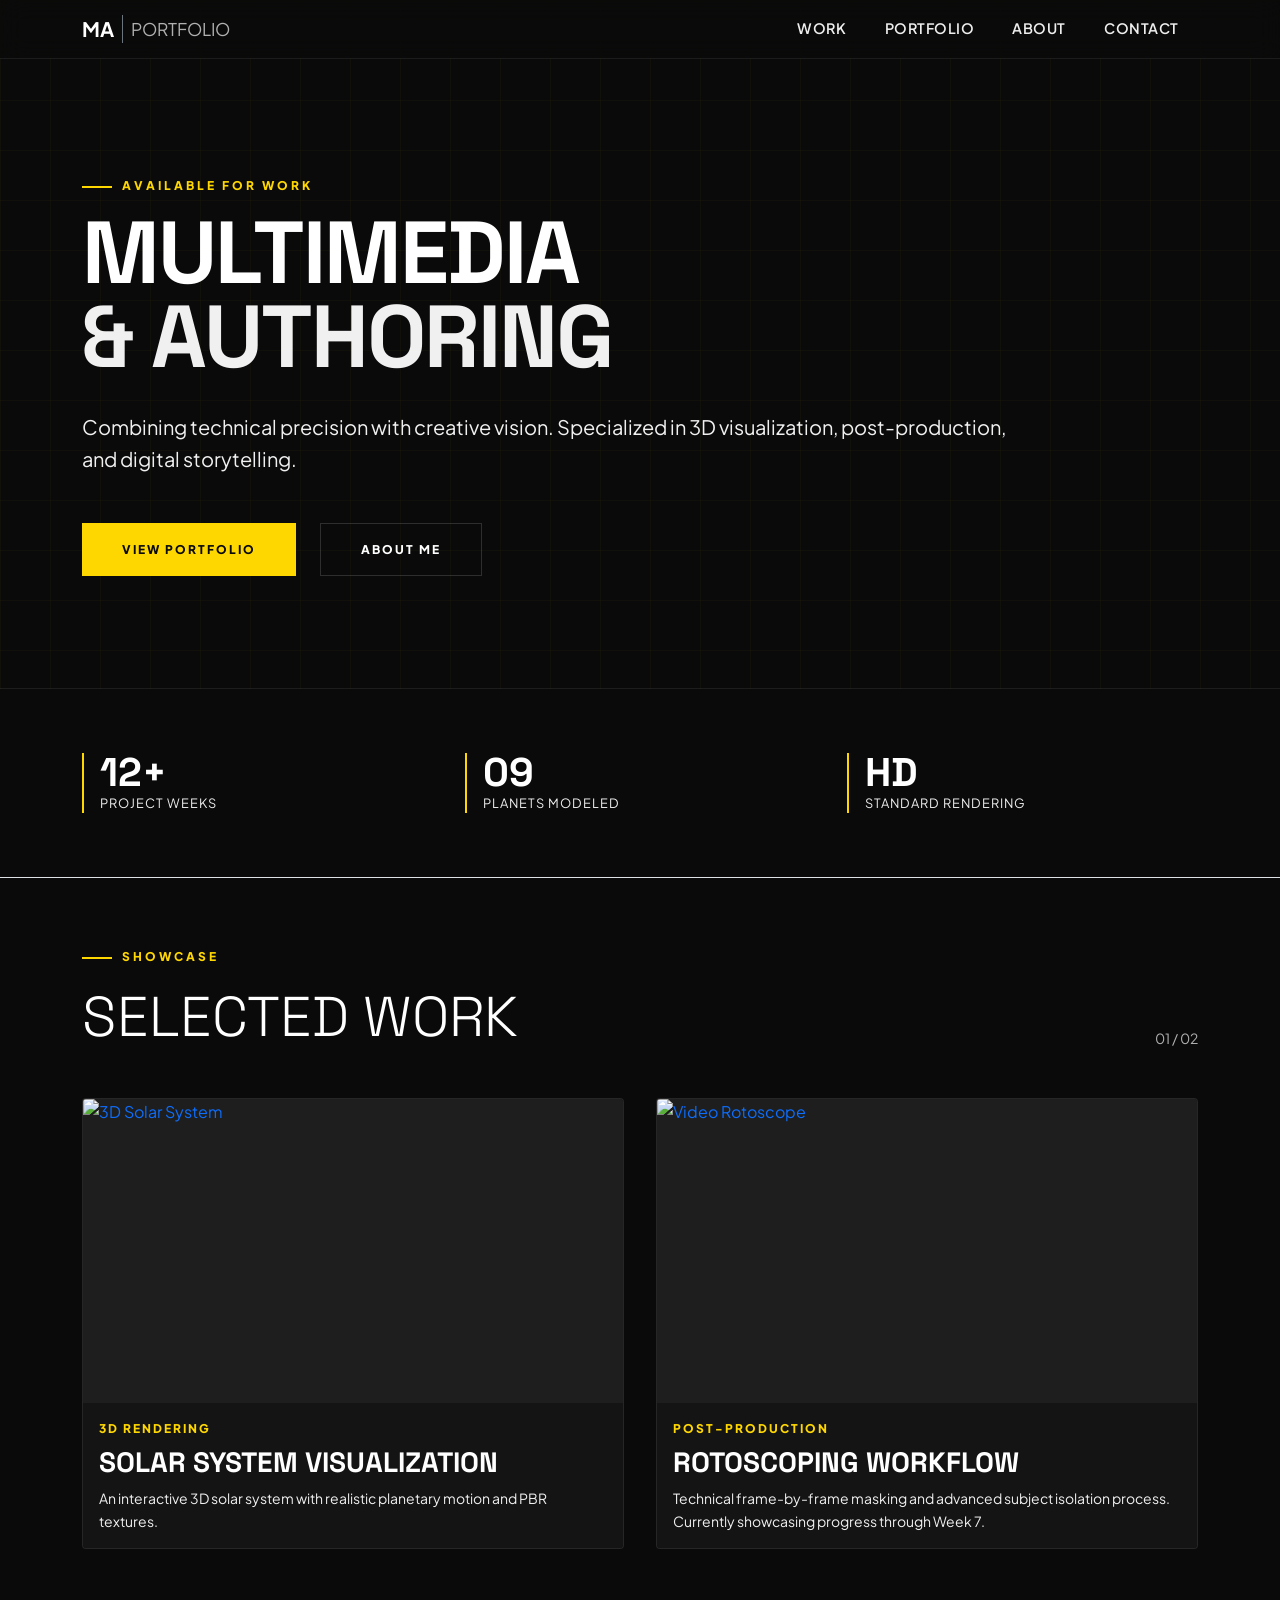
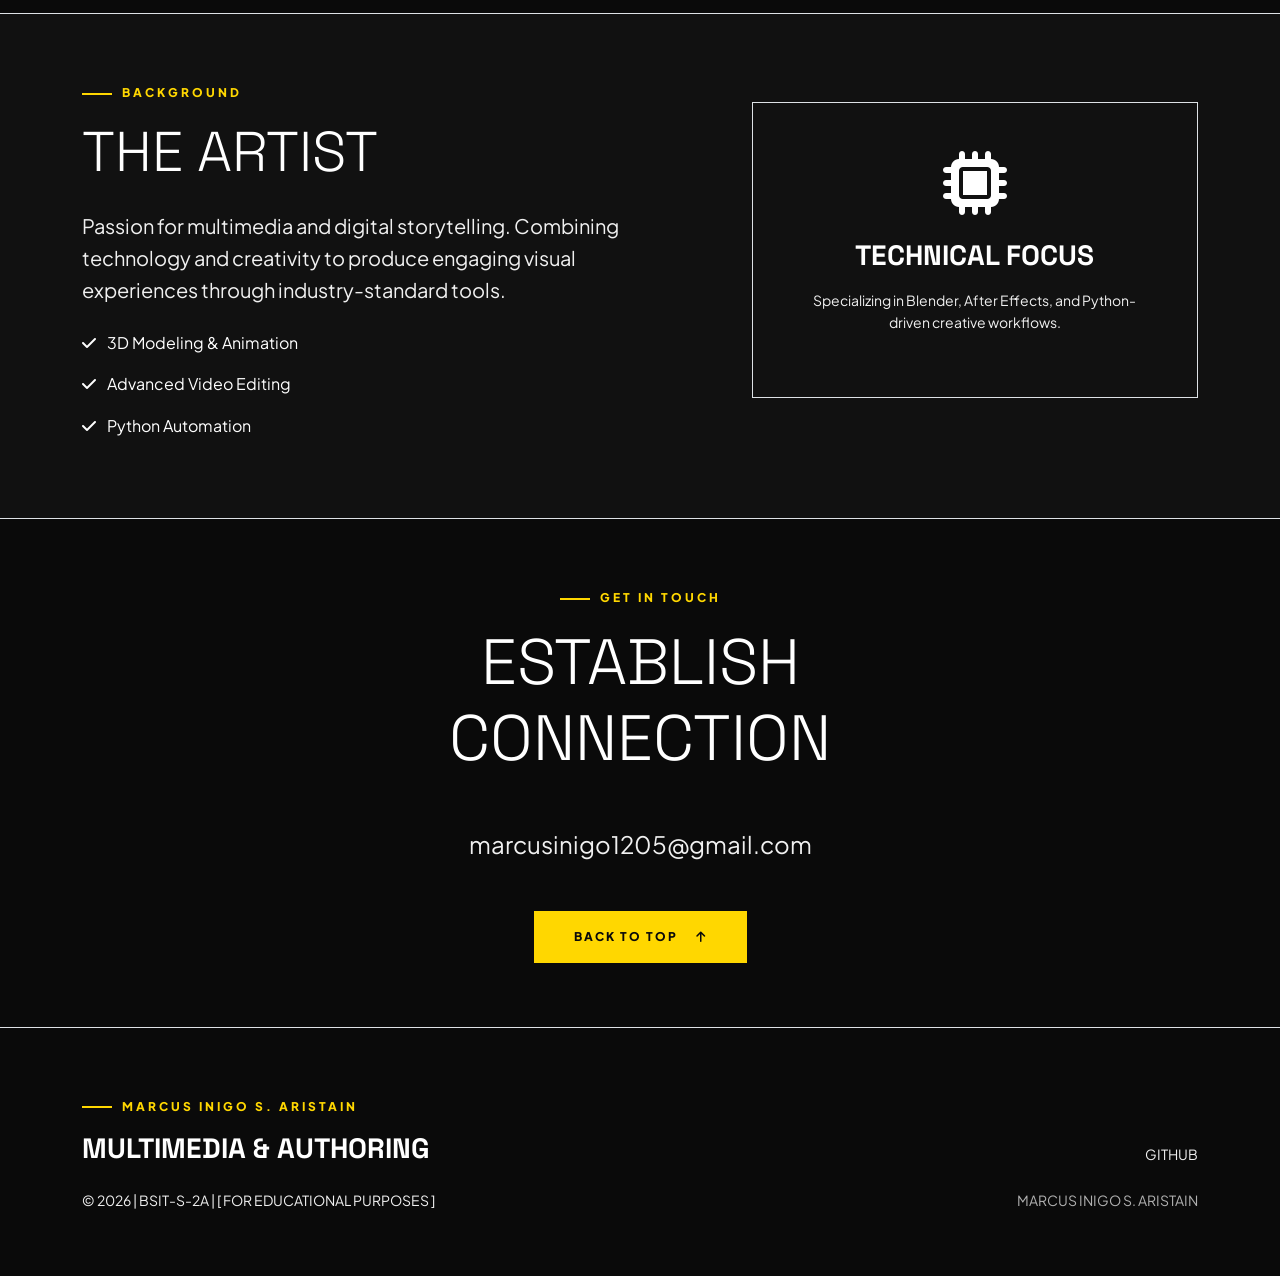
==== commit 6e00cd67: "animations?? done i think?" ====
--- a/index.html
+++ b/index.html
@@ -13,6 +13,11 @@
     <link rel="stylesheet" href="css/styles.css">
 </head>
 <body>
+    <!-- Dynamic Background -->
+    <div class="dynamic-bg"></div>
+    
+    <!-- Floating Particles -->
+    <div class="particles" id="particles"></div>
 
     <div id="header-container"></div>
     
--- a/css/styles.css
+++ b/css/styles.css
@@ -44,6 +44,65 @@
     overflow-x: hidden;
 }
 
+/* Dynamic Background Grid */
+.dynamic-bg {
+    position: fixed;
+    top: 0;
+    left: 0;
+    width: 100%;
+    height: 100%;
+    pointer-events: none;
+    z-index: 0;
+    overflow: hidden;
+}
+
+.dynamic-bg::before {
+    content: '';
+    position: absolute;
+    top: 0;
+    left: 0;
+    width: 100%;
+    height: 100%;
+    background-image: 
+        linear-gradient(rgba(255, 215, 0, 0.03) 1px, transparent 1px),
+        linear-gradient(90deg, rgba(255, 215, 0, 0.03) 1px, transparent 1px);
+    background-size: 50px 50px;
+    animation: gridMove 20s linear infinite;
+}
+
+@keyframes gridMove {
+    0% { transform: translate(0, 0); }
+    100% { transform: translate(50px, 50px); }
+}
+
+/* Floating Particles */
+.particles {
+    position: fixed;
+    top: 0;
+    left: 0;
+    width: 100%;
+    height: 100%;
+    pointer-events: none;
+    z-index: 0;
+    overflow: hidden;
+}
+
+.particle {
+    position: absolute;
+    width: 4px;
+    height: 4px;
+    background: var(--brand-yellow);
+    border-radius: 50%;
+    opacity: 0.3;
+    will-change: transform;
+}
+
+@keyframes floatBase {
+    0% { transform: translateX(0px); }
+    50% { transform: translateX(30px); }
+    100% { transform: translateX(0px); }
+}
+
 h1, h2, h3, h4, h5, .display-font {
     font-family: 'Space Grotesk', sans-serif;
     font-weight: 700;
@@ -129,11 +188,33 @@
     background: var(--bg-surface);
     border: 1px solid var(--border-thin);
     border-radius: 4px;
-    transition: var(--transition-base);
+    transition: all 0.5s cubic-bezier(0.175, 0.885, 0.32, 1.275);
     height: 100%;
     position: relative;
     display: flex;
     flex-direction: column;
+    overflow: hidden;
+}
+
+.card-pro::before {
+    content: '';
+    position: absolute;
+    top: 0;
+    left: -100%;
+    width: 100%;
+    height: 100%;
+    background: linear-gradient(90deg, transparent, rgba(255, 215, 0, 0.05), transparent);
+    transition: left 0.6s ease;
+}
+
+.card-pro:hover::before {
+    left: 100%;
+}
+
+.card-pro:hover {
+    transform: translateY(-10px) scale(1.02);
+    box-shadow: 0 30px 60px -15px rgba(255, 215, 0, 0.1);
+    border-color: rgba(255, 215, 0, 0.3);
 }
 
 .age-input, 
@@ -168,7 +249,12 @@
     height: 100%;
     object-fit: cover;
     display: block;
-    transition: var(--transition-base);
+    transition: all 0.7s cubic-bezier(0.175, 0.885, 0.32, 1.275);
+}
+
+.card-pro:hover .card-pro-img video,
+.card-pro:hover .card-pro-img img {
+    transform: scale(1.1);
 }
 
 .card-pro-body {
@@ -488,6 +574,20 @@
     color: var(--brand-yellow);
 }
 
+/* Step-by-Step Section Enhancements */
+.step-container {
+    position: relative;
+    overflow: hidden;
+}
+
+.step-container .row.g-0 {
+    transition: all 0.6s cubic-bezier(0.175, 0.885, 0.32, 1.275);
+}
+
+.step-container:hover .row.g-0 {
+    transform: scale(1.01);
+}
+
 /* Scrollbar */
 ::-webkit-scrollbar {
     width: 8px;
@@ -531,3 +631,23 @@
     letter-spacing: 5px;
     font-size: 0.8rem;
 }
+
+/* Parallax Effect Helper */
+.parallax-layer {
+    transition: transform 0.3s ease-out;
+}
+
+/* Glow Text Effect */
+.glow-text {
+    text-shadow: 0 0 10px rgba(255, 215, 0, 0.3), 0 0 20px rgba(255, 215, 0, 0.2), 0 0 30px rgba(255, 215, 0, 0.1);
+}
+
+/* Pulse Animation */
+@keyframes pulse {
+    0%, 100% { opacity: 1; }
+    50% { opacity: 0.7; }
+}
+
+.pulse {
+    animation: pulse 2s infinite ease-in-out;
+}
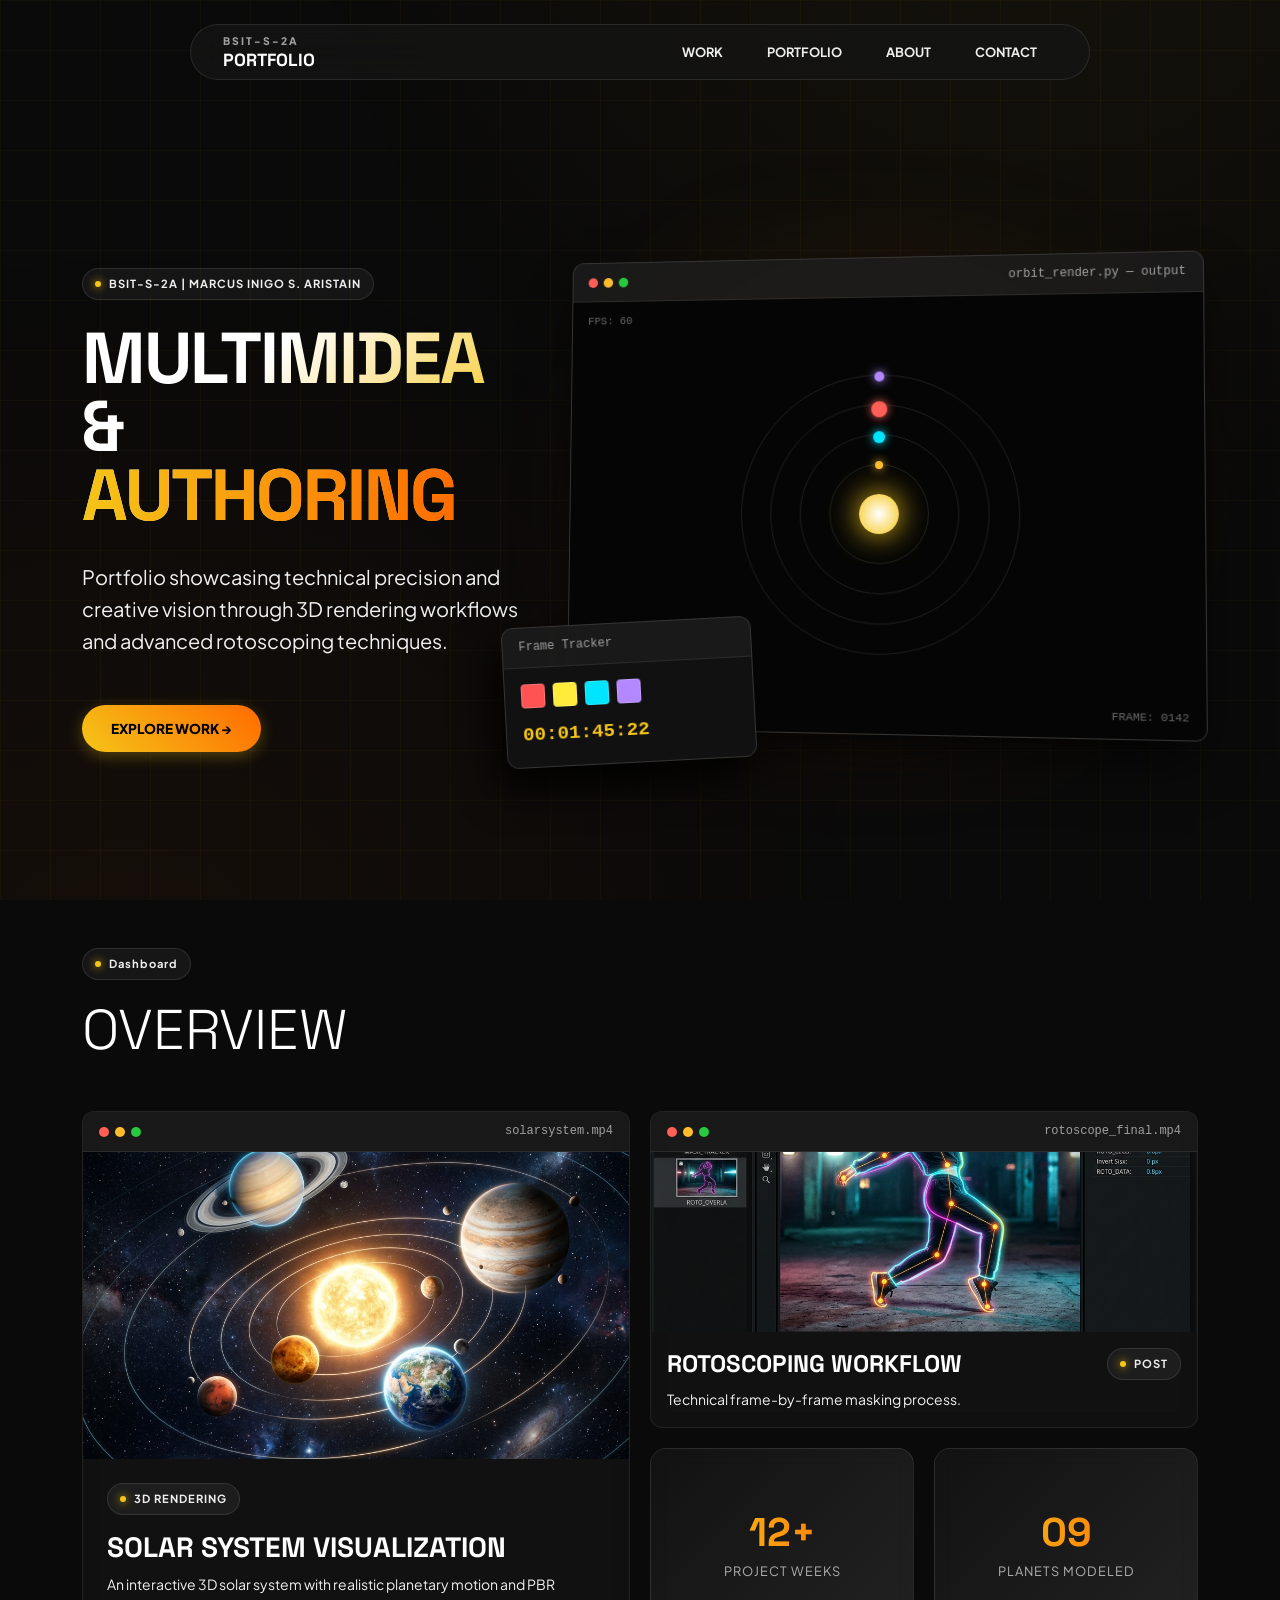
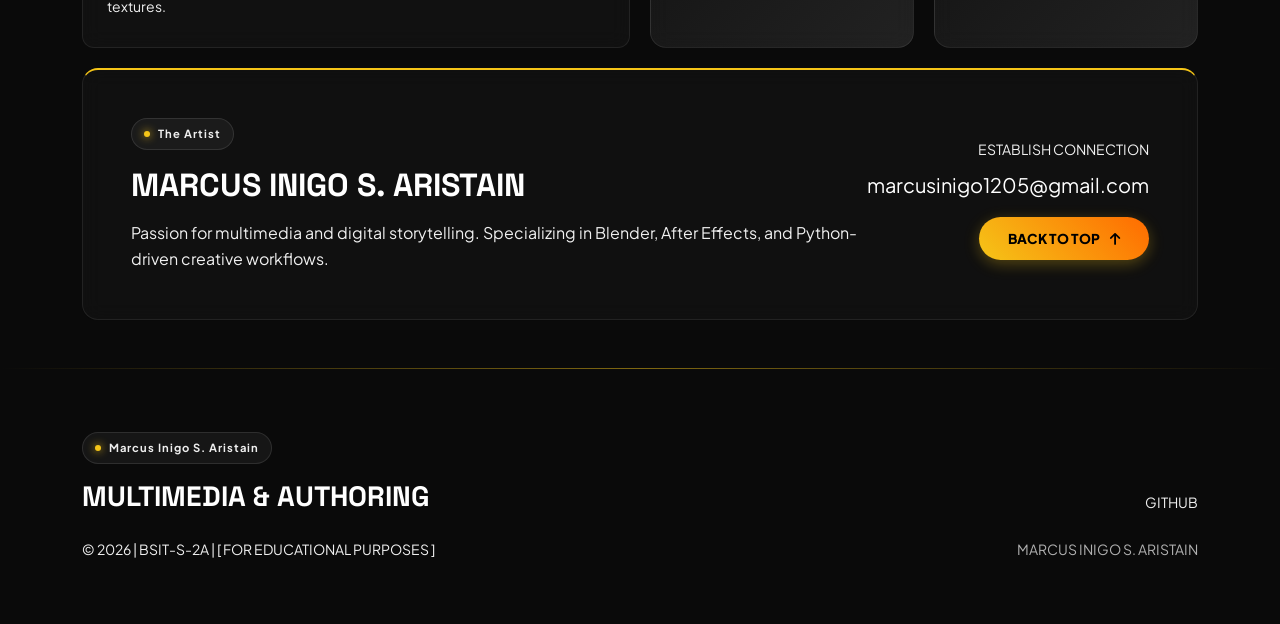
==== commit cca7ce21: "what is this" ====
--- a/index.html
+++ b/index.html
@@ -1,10 +1,11 @@
 <!DOCTYPE html>
 <html lang="en">
+
 <head>
     <meta charset="UTF-8">
     <meta name="viewport" content="width=device-width, initial-scale=1.0">
     <title>Marcus Inigo S. Aristain - Multimedia & Authoring Portfolio</title>
-    
+
     <!-- Bootstrap 5 CSS -->
     <link href="https://cdn.jsdelivr.net/npm/bootstrap@5.3.0/dist/css/bootstrap.min.css" rel="stylesheet">
     <!-- Font Awesome -->
@@ -12,146 +13,193 @@
     <!-- Custom CSS -->
     <link rel="stylesheet" href="css/styles.css">
 </head>
+
 <body>
     <!-- Dynamic Background -->
     <div class="dynamic-bg"></div>
-    
+
     <!-- Floating Particles -->
     <div class="particles" id="particles"></div>
 
     <div id="header-container"></div>
-    
+
     <main>
         <!-- Hero Section -->
         <section id="home" class="hero-pro">
-            <div class="container">
-                <div class="row">
-                    <div class="col-lg-10 reveal-up">
-                        <div class="hero-label">Available for Work</div>
-                        <h1 class="hero-title text-white">MULTIMEDIA<br><span class="text-dim">& AUTHORING</span></h1>
-                        <p class="text-dim fs-5 mb-5 max-width-600">Combining technical precision with creative vision. Specialized in 3D visualization, post-production, and digital storytelling.</p>
-                        <div class="d-flex gap-4">
-                            <a href="#portfolio" class="btn-pro">View Portfolio</a>
-                            <a href="#about" class="btn-outline-pro">About Me</a>
+            <div class="hero-texture"></div>
+            <div class="container position-relative z-1">
+                <div class="row align-items-center">
+                    <div class="col-lg-5 reveal-left">
+                        <div class="pill-badge mb-4">
+                            <span class="dot"></span> BSIT-S-2A | MARCUS INIGO S. ARISTAIN
+                        </div>
+                        <h1 class="hero-title" style="font-size: clamp(2.5rem, 8vw, 4.5rem);">
+                            <span class="text-white">MULTIMIDEA &</span><br>
+                            <span class="text-gradient">AUTHORING</span>
+                        </h1>
+                        <p class="text-dim fs-5 mb-5 max-width-600">Portfolio showcasing technical precision and
+                            creative vision through 3D rendering workflows and advanced rotoscoping techniques.</p>
+                        <div class="d-flex gap-3 flex-wrap">
+                            <a href="#portfolio" class="btn-primary-pill">Explore Work &rarr;</a>
+                        </div>
+                    </div>
+
+                    <div class="col-lg-7 position-relative reveal-up mockup-cluster mt-5 mt-lg-0">
+                        <div class="glow-blob"></div>
+                        <!-- Primary Fake App Window -->
+                        <div class="fake-window primary-window">
+                            <div class="window-chrome">
+                                <div class="traffic-lights">
+                                    <span></span><span></span><span></span>
+                                </div>
+                                <div class="window-title">orbit_render.py &mdash; output</div>
+                            </div>
+                            <div class="window-content position-relative">
+                                <div class="orbit-animation">
+                                    <div class="sun"></div>
+                                    <div class="orbit-ring ring-1">
+                                        <div class="planet orb-1"></div>
+                                    </div>
+                                    <div class="orbit-ring ring-2">
+                                        <div class="planet orb-2"></div>
+                                    </div>
+                                    <div class="orbit-ring ring-3">
+                                        <div class="planet orb-3"></div>
+                                    </div>
+                                    <div class="orbit-ring ring-4">
+                                        <div class="planet orb-4"></div>
+                                    </div>
+                                </div>
+                                <div class="monospace-stat top-left">FPS: 60</div>
+                                <div class="monospace-stat bottom-right">FRAME: 0142</div>
+                            </div>
+                        </div>
+
+                        <!-- Secondary Fake App Window -->
+                        <div class="fake-window secondary-window">
+                            <div class="window-chrome">
+                                <div class="window-title">Frame Tracker</div>
+                            </div>
+                            <div class="window-content">
+                                <div class="swatch-row">
+                                    <div class="swatch" style="background: #ff5252"></div>
+                                    <div class="swatch" style="background: #ffeb3b"></div>
+                                    <div class="swatch" style="background: #00e5ff"></div>
+                                    <div class="swatch" style="background: #b388ff"></div>
+                                </div>
+                                <div class="timecode">00:01:45:22</div>
+                            </div>
                         </div>
                     </div>
                 </div>
             </div>
         </section>
-        
-        <!-- Stats Section -->
-        <div class="section border-bottom border-thin">
-            <div class="container">
-                <div class="row g-5">
-                    <div class="col-md-4 reveal-up" style="animation-delay: 0.1s;">
-                        <div class="stat-box">
-                            <div class="stat-value text-white">12+</div>
-                            <div class="stat-label">Project Weeks</div>
-                        </div>
-                    </div>
-                    <div class="col-md-4 reveal-up" style="animation-delay: 0.2s;">
-                        <div class="stat-box">
-                            <div class="stat-value text-white">09</div>
-                            <div class="stat-label">Planets Modeled</div>
-                        </div>
-                    </div>
-                    <div class="col-md-4 reveal-up" style="animation-delay: 0.3s;">
-                        <div class="stat-box">
-                            <div class="stat-value text-white">HD</div>
-                            <div class="stat-label">Standard Rendering</div>
-                        </div>
-                    </div>
-                </div>
-            </div>
-        </div>
-
-        <!-- Portfolio Section -->
-        <section id="portfolio" class="section">
+
+        <!-- Bento Dashboard Section -->
+        <section id="portfolio" class="section py-5">
             <div class="container">
                 <div class="d-flex justify-content-between align-items-end mb-5 reveal-up">
                     <div>
-                        <div class="hero-label">Showcase</div>
-                        <h2 class="text-white display-4 mb-0">SELECTED WORK</h2>
-                    </div>
-                    <div class="text-muted small">01 / 02</div>
+                        <div class="pill-badge mb-3"><span class="dot"></span> Dashboard</div>
+                        <h2 class="text-white display-4 mb-0">OVERVIEW</h2>
+                    </div>
                 </div>
 
-                <div class="row g-4">
-                    <!-- Project 1 -->
-                    <div class="col-lg-6 reveal-up" style="animation-delay: 0.1s;">
-                        <a href="./portfolio/solarsystem.html" class="card-pro text-decoration-none">
-                            <div class="card-pro-img">
-                                <img src="https://images.unsplash.com/photo-1614730321146-b6fa6a46bcb4?w=1200" alt="3D Solar System">
-                            </div>
-                            <div class="card-pro-body">
-                                <div class="card-category">3D RENDERING</div>
+                <div class="bento-grid">
+                    <!-- Project 1 (Large) -->
+                    <div class="bento-item bento-col-span-2 bento-row-span-2 reveal-up p-0 d-flex flex-column h-100 card-pro"
+                        style="animation-delay: 0.1s;">
+                        <a href="./portfolio/solarsystem.html" class="text-decoration-none d-flex flex-column h-100"
+                            style="border-radius: 12px; overflow: hidden;">
+                            <div class="window-chrome"
+                                style="background: rgba(255,255,255,0.03); border-bottom: 1px solid rgba(255,255,255,0.08); padding: 10px 16px;">
+                                <div class="traffic-lights"><span></span><span></span><span></span></div>
+                                <div class="window-title">solarsystem.mp4</div>
+                            </div>
+                            <div class="card-pro-img" style="aspect-ratio: 16/9; position: relative;">
+                                <img src="./images/solar_system_cover.png" alt="Solar System Cover"
+                                    style="width: 100%; height: 100%; object-fit: cover;">
+                            </div>
+                            <div class="card-pro-body bg-deep p-4 d-flex flex-column flex-grow-1"
+                                style="border-radius: 0 0 12px 12px;">
+                                <div class="pill-badge mb-3 align-self-start"><span class="dot"></span> 3D RENDERING
+                                </div>
                                 <h3 class="text-white mb-2">SOLAR SYSTEM VISUALIZATION</h3>
-                                <p class="text-dim small mb-0">An interactive 3D solar system with realistic planetary motion and PBR textures.</p>
+                                <p class="text-dim small mb-0">An interactive 3D solar system with realistic planetary
+                                    motion and PBR textures.</p>
                             </div>
                         </a>
                     </div>
-                    
-                    <!-- Project 2 -->
-                    <div class="col-lg-6 reveal-up" style="animation-delay: 0.2s;">
-                        <a href="./portfolio/rotoscope.html" class="card-pro text-decoration-none">
-                            <div class="card-pro-img">
-                                <img src="https://images.unsplash.com/photo-1485846234645-a62644f84728?w=1200" alt="Video Rotoscope">
-                            </div>
-                            <div class="card-pro-body">
-                                <div class="card-category">POST-PRODUCTION</div>
-                                <h3 class="text-white mb-2">ROTOSCOPING WORKFLOW</h3>
-                                <p class="text-dim small mb-0">Technical frame-by-frame masking and advanced subject isolation process. Currently showcasing progress through Week 7.</p>
+
+                    <!-- Project 2 (Wide) -->
+                    <div class="bento-item bento-col-span-2 bento-row-span-1 reveal-up p-0 d-flex flex-column card-pro"
+                        style="animation-delay: 0.2s;">
+                        <a href="./portfolio/rotoscope.html" class="text-decoration-none d-flex flex-column h-100"
+                            style="border-radius: 12px; overflow: hidden;">
+                            <div class="window-chrome"
+                                style="background: rgba(255,255,255,0.03); border-bottom: 1px solid rgba(255,255,255,0.08); padding: 10px 16px;">
+                                <div class="traffic-lights"><span></span><span></span><span></span></div>
+                                <div class="window-title">rotoscope_final.mp4</div>
+                            </div>
+                            <div class="card-pro-img position-relative" style="height: 180px;">
+                                <img src="./images/rotoscope_cover.png" alt="Rotoscope Cover"
+                                    style="width: 100%; height: 100%; object-fit: cover; object-position: center;">
+                            </div>
+                            <div class="card-pro-body bg-deep p-3 d-flex flex-column flex-grow-1">
+                                <div class="d-flex justify-content-between align-items-center mb-2">
+                                    <h4 class="text-white mb-0">ROTOSCOPING WORKFLOW</h4>
+                                    <div class="pill-badge"><span class="dot"></span> POST</div>
+                                </div>
+                                <p class="text-dim small mb-0">Technical frame-by-frame masking process.</p>
                             </div>
                         </a>
                     </div>
+
+                    <!-- Stats (Small boxes) -->
+                    <div class="bento-item bento-col-span-1 bento-row-span-1 reveal-up d-flex flex-column justify-content-center text-center"
+                        style="animation-delay: 0.3s; background: linear-gradient(135deg, rgba(20,20,20,0.8), rgba(40,40,40,0.8));">
+                        <div class="stat-value text-gradient display-4 fw-bold">12+</div>
+                        <div class="stat-label text-uppercase tracking-widest text-muted small mt-2">Project Weeks</div>
+                    </div>
+
+                    <div class="bento-item bento-col-span-1 bento-row-span-1 reveal-up d-flex flex-column justify-content-center text-center"
+                        style="animation-delay: 0.4s; background: linear-gradient(135deg, rgba(20,20,20,0.8), rgba(40,40,40,0.8));">
+                        <div class="stat-value text-gradient display-4 fw-bold">09</div>
+                        <div class="stat-label text-uppercase tracking-widest text-muted small mt-2">Planets Modeled
+                        </div>
+                    </div>
+
+                    <!-- About / Contact -->
+                    <div class="bento-item bento-col-span-4 reveal-up d-flex flex-column flex-md-row align-items-center justify-content-between p-5"
+                        style="animation-delay: 0.5s; border-top: 2px solid var(--accent-1);">
+                        <div>
+                            <div class="pill-badge mb-3"><span class="dot"></span> The Artist</div>
+                            <h2 class="text-white mb-3">MARCUS INIGO S. ARISTAIN</h2>
+                            <p class="text-dim mb-0 max-width-600">Passion for multimedia and digital storytelling.
+                                Specializing in Blender, After Effects, and Python-driven creative workflows.</p>
+                        </div>
+                        <div class="mt-4 mt-md-0 text-md-end">
+                            <div class="text-dim small tracking-widest mb-2">ESTABLISH CONNECTION</div>
+                            <a href="mailto:marcusinigo1205@gmail.com"
+                                class="text-white fs-5 text-decoration-none d-block mb-4 hover-text-accent"
+                                style="font-family: var(--font-mono);">marcusinigo1205@gmail.com</a>
+                            <a href="#home" class="btn-primary-pill">
+                                BACK TO TOP <i class="fas fa-arrow-up ms-2"></i>
+                            </a>
+                        </div>
+                    </div>
+
                 </div>
             </div>
         </section>
-        
-        <!-- About Section -->
-        <section id="about" class="section bg-surface border-top border-bottom border-thin">
-            <div class="container">
-                <div class="row align-items-center">
-                    <div class="col-md-6 reveal-left">
-                        <div class="hero-label">Background</div>
-                        <h2 class="text-white display-4 mb-4">THE ARTIST</h2>
-                        <p class="text-dim fs-5 mb-4">Passion for multimedia and digital storytelling. Combining technology and creativity to produce engaging visual experiences through industry-standard tools.</p>
-                        <ul class="list-unstyled text-white d-grid gap-3">
-                            <li><i class="fas fa-check text-accent me-2"></i> 3D Modeling & Animation</li>
-                            <li><i class="fas fa-check text-accent me-2"></i> Advanced Video Editing</li>
-                            <li><i class="fas fa-check text-accent me-2"></i> Python Automation</li>
-                        </ul>
-                    </div>
-                    <div class="col-md-5 offset-md-1 mt-5 mt-md-0 reveal-up">
-                        <div class="p-5 border border-thin rounded-0 text-center">
-                            <i class="fas fa-microchip fa-4x text-accent mb-4"></i>
-                            <h3 class="text-white mb-3">TECHNICAL FOCUS</h3>
-                            <p class="text-dim small">Specializing in Blender, After Effects, and Python-driven creative workflows.</p>
-                        </div>
-                    </div>
-                </div>
-            </div>
-        </section>
-        
-        <!-- Contact Section -->
-        <section id="contact" class="section">
-            <div class="container text-center reveal-up">
-                <div class="hero-label mx-auto">Get in touch</div>
-                <h2 class="text-white display-3 mb-5">ESTABLISH<br>CONNECTION</h2>
-                <div class="text-dim fs-4 mb-5">marcusinigo1205@gmail.com</div>
-                <a href="#home" class="btn-pro btn-lg">
-                    BACK TO TOP <i class="fas fa-arrow-up ms-2"></i>
-                </a>
-            </div>
-        </section>
     </main>
-    
+
     <div id="footer-container"></div>
 
     <script src="https://cdn.jsdelivr.net/npm/bootstrap@5.3.0/dist/js/bootstrap.bundle.min.js"></script>
     <script>
         /* jshint esversion: 6 */
-        document.addEventListener('DOMContentLoaded', function() {
+        document.addEventListener('DOMContentLoaded', function () {
             fetch('components/header.html').then(r => r.text()).then(d => {
                 const header = document.getElementById('header-container');
                 header.innerHTML = d;
@@ -169,4 +217,5 @@
         });
     </script>
 </body>
-</html>
+
+</html>
--- a/css/styles.css
+++ b/css/styles.css
@@ -2,8 +2,10 @@
 
 :root {
     /* Professional Black & Yellow Palette */
-    --brand-yellow: #FFD700;
-    --brand-yellow-muted: rgba(255, 215, 0, 0.15);
+    --brand-yellow: #F5C518;
+    --brand-yellow-muted: rgba(245, 197, 24, 0.15);
+    --accent-1: var(--brand-yellow);
+    --accent-2: #ff6b00;
     --bg-deep: #0a0a0a;
     --bg-surface: #141414;
     --bg-elevated: #1e1e1e;
@@ -123,25 +125,63 @@
 }
 
 /* Global Navigation Styles */
+.pro-nav-container {
+    position: fixed;
+    top: 0;
+    width: 100%;
+    z-index: 1000;
+    padding-top: 1.5rem;
+    pointer-events: none;
+}
+
 .pro-nav {
-    background: rgba(10, 10, 10, 0.9);
-    backdrop-filter: blur(12px);
-    border-bottom: 1px solid var(--border-thin);
+    background: rgba(20, 20, 20, 0.8) !important;
+    backdrop-filter: blur(16px);
+    -webkit-backdrop-filter: blur(16px);
+    border: 1px solid rgba(255,255,255,0.1);
+    border-radius: 100px;
+    max-width: 900px;
+    padding: 0.5rem 1.5rem !important;
+    margin: 0 auto;
+    pointer-events: auto;
     transition: var(--transition-base);
 }
 
 .pro-nav .nav-link {
     color: var(--text-dim) !important;
-    font-weight: 600;
-    font-size: 0.9rem;
-    letter-spacing: 0.5px;
-    padding: 0.5rem 1.2rem !important;
+    border-radius: 100px;
+    padding: 0.5rem 1.25rem !important;
+    margin-left: 0.25rem;
+    font-weight: 700;
+    font-size: 0.8rem;
+    text-transform: uppercase;
     transition: var(--transition-fast);
 }
 
-.pro-nav .nav-link:hover, 
-.pro-nav .nav-link.active {
-    color: var(--brand-yellow) !important;
+.pro-nav .nav-link.active,
+.pro-nav .nav-link:hover {
+    background: var(--text-main);
+    color: var(--bg-deep) !important;
+}
+
+.navbar-brand {
+    padding: 0;
+}
+
+.eyebrow {
+    font-size: 0.65rem;
+    color: var(--text-muted);
+    font-weight: 800;
+    letter-spacing: 2px;
+    text-transform: uppercase;
+}
+
+.brand-title {
+    font-size: 1.1rem;
+    font-weight: 800;
+    color: var(--text-main);
+    line-height: 1.2;
+    font-family: 'Space Grotesk', sans-serif;
 }
 
 /* Hero Components */
@@ -152,6 +192,19 @@
     border-bottom: 1px solid var(--border-thin);
     position: relative;
     z-index: 1;
+}
+
+.hero-pro::before {
+    content: '';
+    position: absolute;
+    top: 50%;
+    left: 50%;
+    transform: translate(-50%, -50%);
+    width: 60%;
+    height: 60%;
+    background: radial-gradient(circle, rgba(245, 197, 24, 0.15) 0%, transparent 70%);
+    pointer-events: none;
+    z-index: -1;
 }
 
 .hero-label {
@@ -162,18 +215,13 @@
     letter-spacing: 3px;
     text-transform: uppercase;
     margin-bottom: var(--spacing-sm);
-    padding-left: 40px;
+    padding-left: 15px;
+    border-left: 3px solid var(--brand-yellow);
     position: relative;
 }
 
 .hero-label::before {
-    content: '';
-    position: absolute;
-    left: 0;
-    top: 50%;
-    width: 30px;
-    height: 2px;
-    background: var(--brand-yellow);
+    display: none;
 }
 
 .hero-title {
@@ -181,19 +229,34 @@
     line-height: 0.95;
     letter-spacing: -2px;
     margin-bottom: var(--spacing-md);
+    background: linear-gradient(135deg, #ffffff 20%, var(--brand-yellow) 50%, #ffffff 80%);
+    background-size: 200% auto;
+    -webkit-background-clip: text;
+    -webkit-text-fill-color: transparent;
+    animation: shimmer 4s linear infinite;
+}
+
+@keyframes shimmer {
+    to { background-position: 200% center; }
 }
 
 /* UI Elements */
+.card-pro,
+.step-container .row.g-0,
+#planets-container .row.g-0 {
+    background: rgba(255, 255, 255, 0.03) !important;
+    border: 1px solid rgba(255, 255, 255, 0.08) !important;
+    backdrop-filter: blur(10px);
+    border-radius: 12px !important;
+    transition: all 0.5s cubic-bezier(0.175, 0.885, 0.32, 1.275);
+    position: relative;
+    display: flex;
+    overflow: hidden;
+}
+
 .card-pro {
-    background: var(--bg-surface);
-    border: 1px solid var(--border-thin);
-    border-radius: 4px;
-    transition: all 0.5s cubic-bezier(0.175, 0.885, 0.32, 1.275);
+    flex-direction: column;
     height: 100%;
-    position: relative;
-    display: flex;
-    flex-direction: column;
-    overflow: hidden;
 }
 
 .card-pro::before {
@@ -203,18 +266,21 @@
     left: -100%;
     width: 100%;
     height: 100%;
-    background: linear-gradient(90deg, transparent, rgba(255, 215, 0, 0.05), transparent);
+    background: linear-gradient(90deg, transparent, rgba(245, 197, 24, 0.05), transparent);
     transition: left 0.6s ease;
+    z-index: 1;
 }
 
 .card-pro:hover::before {
     left: 100%;
 }
 
-.card-pro:hover {
-    transform: translateY(-10px) scale(1.02);
-    box-shadow: 0 30px 60px -15px rgba(255, 215, 0, 0.1);
-    border-color: rgba(255, 215, 0, 0.3);
+.card-pro:hover,
+.step-container .row.g-0:hover,
+#planets-container .row.g-0:hover {
+    transform: translateY(-4px) !important;
+    box-shadow: 0 0 20px rgba(245, 197, 24, 0.4) !important;
+    border-color: rgba(245, 197, 24, 0.5) !important;
 }
 
 .age-input, 
@@ -262,7 +328,8 @@
     flex-grow: 1;
     display: flex;
     flex-direction: column;
-    background: var(--bg-surface);
+    background: transparent;
+    z-index: 2;
 }
 
 /* Fix for overlapping text in grid */
@@ -311,6 +378,7 @@
     position: relative;
     overflow: hidden;
     z-index: 1;
+    box-shadow: 0 0 20px rgba(245, 197, 24, 0.4);
 }
 
 .btn-pro::after {
@@ -356,6 +424,14 @@
 .btn-outline-pro:hover {
     border-color: var(--brand-yellow);
     color: var(--brand-yellow);
+    box-shadow: 0 0 15px rgba(245, 197, 24, 0.6);
+    animation: btn-pulse 1.5s infinite;
+}
+
+@keyframes btn-pulse {
+    0% { box-shadow: 0 0 0 0 rgba(245, 197, 24, 0.4); }
+    70% { box-shadow: 0 0 0 15px rgba(245, 197, 24, 0); }
+    100% { box-shadow: 0 0 0 0 rgba(245, 197, 24, 0); }
 }
 
 /* Data & Stats */
@@ -651,3 +727,474 @@
 .pulse {
     animation: pulse 2s infinite ease-in-out;
 }
+
+/* Gradient Section Dividers */
+.border-bottom.border-thin {
+    border-bottom: none !important;
+    position: relative;
+}
+.border-bottom.border-thin::after {
+    content: '';
+    position: absolute;
+    bottom: 0;
+    left: 0;
+    width: 100%;
+    height: 1px;
+    background: linear-gradient(90deg, transparent, var(--brand-yellow), transparent);
+    opacity: 0.5;
+}
+.border-top.border-thin {
+    border-top: none !important;
+    position: relative;
+}
+.border-top.border-thin::before {
+    content: '';
+    position: absolute;
+    top: 0;
+    left: 0;
+    width: 100%;
+    height: 1px;
+    background: linear-gradient(90deg, transparent, var(--brand-yellow), transparent);
+    opacity: 0.5;
+}
+
+/* --- NEW HERO & MOCKUP CLUSTER STYLES --- */
+
+#home.hero-pro {
+    min-height: 100vh;
+    padding-top: 120px;
+    border-bottom: none;
+    overflow: hidden;
+    display: flex;
+    align-items: center;
+}
+
+#home.hero-pro::before {
+    display: none; /* override old radial gradient */
+}
+
+.hero-texture {
+    position: absolute;
+    top: 0; left: 0; width: 100%; height: 100%;
+    z-index: 0;
+    pointer-events: none;
+    background-image: 
+        radial-gradient(circle at 80% -20%, rgba(245, 197, 24, 0.05) 0%, transparent 50%),
+        radial-gradient(circle at 10% 110%, rgba(255, 107, 0, 0.05) 0%, transparent 50%);
+}
+
+.pill-badge {
+    display: inline-flex;
+    align-items: center;
+    gap: 8px;
+    background: rgba(255,255,255,0.05);
+    border: 1px solid rgba(255,255,255,0.1);
+    padding: 6px 12px;
+    border-radius: 100px;
+    font-size: 0.7rem;
+    font-weight: 700;
+    letter-spacing: 1px;
+    color: var(--text-dim);
+}
+
+.pill-badge .dot {
+    width: 6px;
+    height: 6px;
+    background: var(--brand-yellow);
+    border-radius: 50%;
+    box-shadow: 0 0 8px var(--brand-yellow);
+}
+
+.text-gradient {
+    background: linear-gradient(to right, var(--accent-1), var(--accent-2));
+    -webkit-background-clip: text;
+    -webkit-text-fill-color: transparent;
+}
+
+.btn-primary-pill {
+    background: linear-gradient(45deg, var(--accent-1), var(--accent-2));
+    color: #000;
+    border: none;
+    padding: 0.8rem 1.8rem;
+    border-radius: 100px;
+    font-weight: 800;
+    font-size: 0.85rem;
+    text-transform: uppercase;
+    text-decoration: none;
+    transition: transform 0.2s, box-shadow 0.2s;
+    box-shadow: 0 4px 15px rgba(245, 197, 24, 0.3);
+}
+
+.btn-primary-pill:hover {
+    transform: translateY(-2px);
+    box-shadow: 0 8px 25px rgba(245, 197, 24, 0.5);
+    color: #000;
+}
+
+.btn-secondary-pill {
+    background: transparent;
+    color: var(--text-main);
+    border: 1px solid rgba(255,255,255,0.2);
+    padding: 0.8rem 1.8rem;
+    border-radius: 100px;
+    font-weight: 800;
+    font-size: 0.85rem;
+    text-transform: uppercase;
+    text-decoration: none;
+    transition: all 0.2s;
+}
+
+.btn-secondary-pill:hover {
+    background: rgba(255,255,255,0.05);
+    border-color: var(--text-main);
+    color: var(--text-main);
+}
+
+/* Mockup Cluster */
+.mockup-cluster {
+    position: relative;
+    perspective: 1000px;
+}
+
+.glow-blob {
+    position: absolute;
+    top: 50%;
+    left: 50%;
+    width: 120%;
+    height: 120%;
+    transform: translate(-50%, -50%);
+    background: radial-gradient(circle at center, rgba(245, 197, 24, 0.15) 0%, rgba(255, 107, 0, 0.05) 40%, transparent 70%);
+    filter: blur(40px);
+    z-index: -1;
+}
+
+.fake-window {
+    background: rgba(20, 20, 20, 0.85);
+    backdrop-filter: blur(12px);
+    border: 1px solid rgba(255,255,255,0.15);
+    border-radius: 12px;
+    overflow: hidden;
+    box-shadow: 0 25px 50px -12px rgba(0,0,0,0.8);
+}
+
+.window-chrome {
+    background: rgba(255,255,255,0.03);
+    border-bottom: 1px solid rgba(255,255,255,0.08);
+    padding: 10px 16px;
+    display: flex;
+    align-items: center;
+    justify-content: space-between;
+}
+
+.traffic-lights {
+    display: flex;
+    gap: 6px;
+}
+
+.traffic-lights span {
+    width: 10px;
+    height: 10px;
+    border-radius: 50%;
+}
+.traffic-lights span:nth-child(1) { background: #ff5f56; }
+.traffic-lights span:nth-child(2) { background: #ffbd2e; }
+.traffic-lights span:nth-child(3) { background: #27c93f; }
+
+.window-title {
+    font-family: 'JetBrains Mono', 'Fira Code', monospace;
+    font-size: 0.75rem;
+    color: var(--text-muted);
+}
+
+.primary-window {
+    width: 100%;
+    aspect-ratio: 4/3;
+    transform: rotateY(-5deg) rotateX(2deg);
+    transition: transform 0.5s ease;
+}
+.primary-window:hover {
+    transform: rotateY(0deg) rotateX(0deg);
+}
+
+.primary-window .window-content {
+    height: calc(100% - 40px);
+    position: relative;
+    display: flex;
+    align-items: center;
+    justify-content: center;
+    background: #050505;
+    overflow: hidden;
+}
+
+/* Orbit Animation */
+.orbit-animation {
+    position: relative;
+    width: 300px;
+    height: 300px;
+}
+
+.sun {
+    position: absolute;
+    top: 50%; left: 50%;
+    transform: translate(-50%, -50%);
+    width: 40px; height: 40px;
+    background: radial-gradient(circle, #fff, #F5C518);
+    border-radius: 50%;
+    box-shadow: 0 0 30px #F5C518;
+}
+
+.orbit-ring {
+    position: absolute;
+    top: 50%; left: 50%;
+    transform: translate(-50%, -50%);
+    border: 1px solid rgba(255,255,255,0.1);
+    border-radius: 50%;
+}
+
+.ring-1 { width: 100px; height: 100px; animation: spin 4s linear infinite; }
+.ring-2 { width: 160px; height: 160px; animation: spin 8s linear infinite reverse; }
+.ring-3 { width: 220px; height: 220px; animation: spin 12s linear infinite; }
+.ring-4 { width: 280px; height: 280px; animation: spin 20s linear infinite reverse; }
+
+.planet {
+    position: absolute;
+    top: -4px; left: 50%;
+    transform: translateX(-50%);
+    border-radius: 50%;
+}
+
+.orb-1 { width: 8px; height: 8px; background: #ffbd2e; box-shadow: 0 0 10px #ffbd2e;}
+.orb-2 { width: 12px; height: 12px; background: #00e5ff; box-shadow: 0 0 10px #00e5ff; }
+.orb-3 { width: 16px; height: 16px; background: #ff5f56; box-shadow: 0 0 10px #ff5f56; }
+.orb-4 { width: 10px; height: 10px; background: #b388ff; box-shadow: 0 0 10px #b388ff; }
+
+@keyframes spin {
+    100% { transform: translate(-50%, -50%) rotate(360deg); }
+}
+
+.monospace-stat {
+    position: absolute;
+    font-family: 'JetBrains Mono', 'Fira Code', monospace;
+    font-size: 0.7rem;
+    color: rgba(255,255,255,0.4);
+    z-index: 10;
+}
+.top-left { top: 12px; left: 16px; }
+.bottom-right { bottom: 12px; right: 16px; }
+
+.secondary-window {
+    position: absolute;
+    bottom: -30px;
+    left: -40px;
+    width: 250px;
+    transform: rotate(-3deg);
+    z-index: 5;
+    box-shadow: -10px 20px 40px rgba(0,0,0,0.9);
+}
+
+.secondary-window .window-content {
+    padding: 16px;
+    background: #111;
+    display: flex;
+    flex-direction: column;
+    gap: 12px;
+}
+
+.swatch-row {
+    display: flex;
+    gap: 8px;
+}
+.swatch {
+    width: 24px;
+    height: 24px;
+    border-radius: 4px;
+    border: 1px solid rgba(255,255,255,0.2);
+}
+
+.timecode {
+    font-family: 'JetBrains Mono', 'Fira Code', monospace;
+    font-size: 1.2rem;
+    color: var(--accent-1);
+    font-weight: 700;
+}
+
+/* --- BENTO GRID SYSTEM --- */
+.bento-grid {
+    display: grid;
+    grid-template-columns: repeat(4, 1fr);
+    grid-auto-rows: minmax(200px, auto);
+    gap: 20px;
+    margin-top: 2rem;
+}
+
+.bento-item {
+    background: rgba(20, 20, 20, 0.6);
+    border: 1px solid var(--border-thin);
+    border-radius: 16px;
+    padding: 2rem;
+    position: relative;
+    overflow: hidden;
+    transition: all 0.4s cubic-bezier(0.175, 0.885, 0.32, 1.275);
+    backdrop-filter: blur(10px);
+}
+
+.bento-item:hover {
+    transform: translateY(-4px);
+    border-color: rgba(245, 197, 24, 0.3);
+    box-shadow: 0 10px 30px rgba(0,0,0,0.5);
+}
+
+/* Specific Bento Sizes */
+.bento-col-span-1 { grid-column: span 1; }
+.bento-col-span-2 { grid-column: span 2; }
+.bento-col-span-3 { grid-column: span 3; }
+.bento-col-span-4 { grid-column: span 4; }
+
+.bento-row-span-1 { grid-row: span 1; }
+.bento-row-span-2 { grid-row: span 2; }
+
+@media (max-width: 991px) {
+    .bento-grid {
+        grid-template-columns: repeat(2, 1fr);
+    }
+    .bento-col-span-3, .bento-col-span-4 {
+        grid-column: span 2;
+    }
+}
+@media (max-width: 767px) {
+    .bento-grid {
+        grid-template-columns: 1fr;
+    }
+    .bento-col-span-1, .bento-col-span-2, .bento-col-span-3, .bento-col-span-4 {
+        grid-column: span 1;
+    }
+}
+
+/* --- SPLIT-SCREEN LAYOUT --- */
+.split-screen {
+    display: flex;
+    flex-wrap: wrap;
+    min-height: 100vh;
+}
+
+.split-left {
+    width: 35%;
+    position: sticky;
+    top: 0;
+    height: 100vh;
+    padding: 6rem 3rem 3rem 3rem;
+    background: linear-gradient(180deg, var(--bg-deep) 0%, #0d0d0d 100%);
+    border-right: 1px solid var(--border-thin);
+    overflow-y: auto;
+    z-index: 10;
+}
+
+.split-right {
+    width: 65%;
+    padding: 6rem 3rem 3rem 3rem;
+    min-height: 100vh;
+    background: var(--bg-deep);
+}
+
+@media (max-width: 991px) {
+    .split-left, .split-right {
+        width: 100%;
+        position: relative;
+        height: auto;
+        min-height: auto;
+        padding: 3rem 1.5rem;
+    }
+    .split-left {
+        border-right: none;
+        border-bottom: 1px solid var(--border-thin);
+    }
+}
+
+/* --- CINEMATIC DASHBOARD LAYOUT --- */
+.cinematic-hero {
+    position: relative;
+    width: 100vw;
+    height: 100vh;
+    overflow: hidden;
+    background: #000;
+}
+
+.cinematic-hero video,
+.cinematic-hero img {
+    position: absolute;
+    top: 50%;
+    left: 50%;
+    min-width: 100%;
+    min-height: 100%;
+    width: auto;
+    height: auto;
+    transform: translate(-50%, -50%);
+    object-fit: cover;
+    opacity: 0.6;
+    z-index: 1;
+}
+
+.hud-overlay {
+    position: absolute;
+    top: 0;
+    left: 0;
+    width: 100%;
+    height: 100%;
+    z-index: 2;
+    display: flex;
+    flex-direction: column;
+    justify-content: flex-end;
+    background: linear-gradient(0deg, rgba(10,10,10,1) 0%, rgba(10,10,10,0.4) 50%, rgba(10,10,10,0) 100%);
+    padding: 6rem 5%;
+}
+
+.glass-panel {
+    background: rgba(255, 255, 255, 0.03);
+    border: 1px solid rgba(255, 255, 255, 0.08);
+    border-radius: 20px;
+    padding: 2.5rem;
+    backdrop-filter: blur(20px);
+    -webkit-backdrop-filter: blur(20px);
+    box-shadow: 0 30px 60px rgba(0, 0, 0, 0.4);
+    position: relative;
+    overflow: hidden;
+    transition: transform 0.4s cubic-bezier(0.175, 0.885, 0.32, 1.275), border-color 0.4s ease;
+}
+
+.glass-panel::before {
+    content: '';
+    position: absolute;
+    top: 0;
+    left: 0;
+    width: 100%;
+    height: 100%;
+    background: linear-gradient(135deg, rgba(255,255,255,0.05) 0%, rgba(255,255,255,0) 100%);
+    pointer-events: none;
+}
+
+.glass-panel:hover {
+    transform: translateY(-5px);
+    border-color: rgba(255, 255, 255, 0.15);
+}
+
+/* Modal Restyling for Script Viewer */
+.modal-content.terminal-style {
+    background: rgba(15, 15, 18, 0.95);
+    border: 1px solid rgba(255, 255, 255, 0.1);
+    backdrop-filter: blur(24px);
+    border-radius: 12px;
+    box-shadow: 0 25px 50px -12px rgba(0, 0, 0, 0.5);
+}
+
+.modal-content.terminal-style .modal-header {
+    background: rgba(0, 0, 0, 0.2);
+    border-bottom: 1px solid rgba(255, 255, 255, 0.05);
+    padding: 1rem 1.5rem;
+}
+
+.modal-content.terminal-style .modal-title {
+    font-family: var(--font-mono);
+    font-size: 0.85rem;
+    letter-spacing: 1px;
+    color: var(--text-muted);
+}
